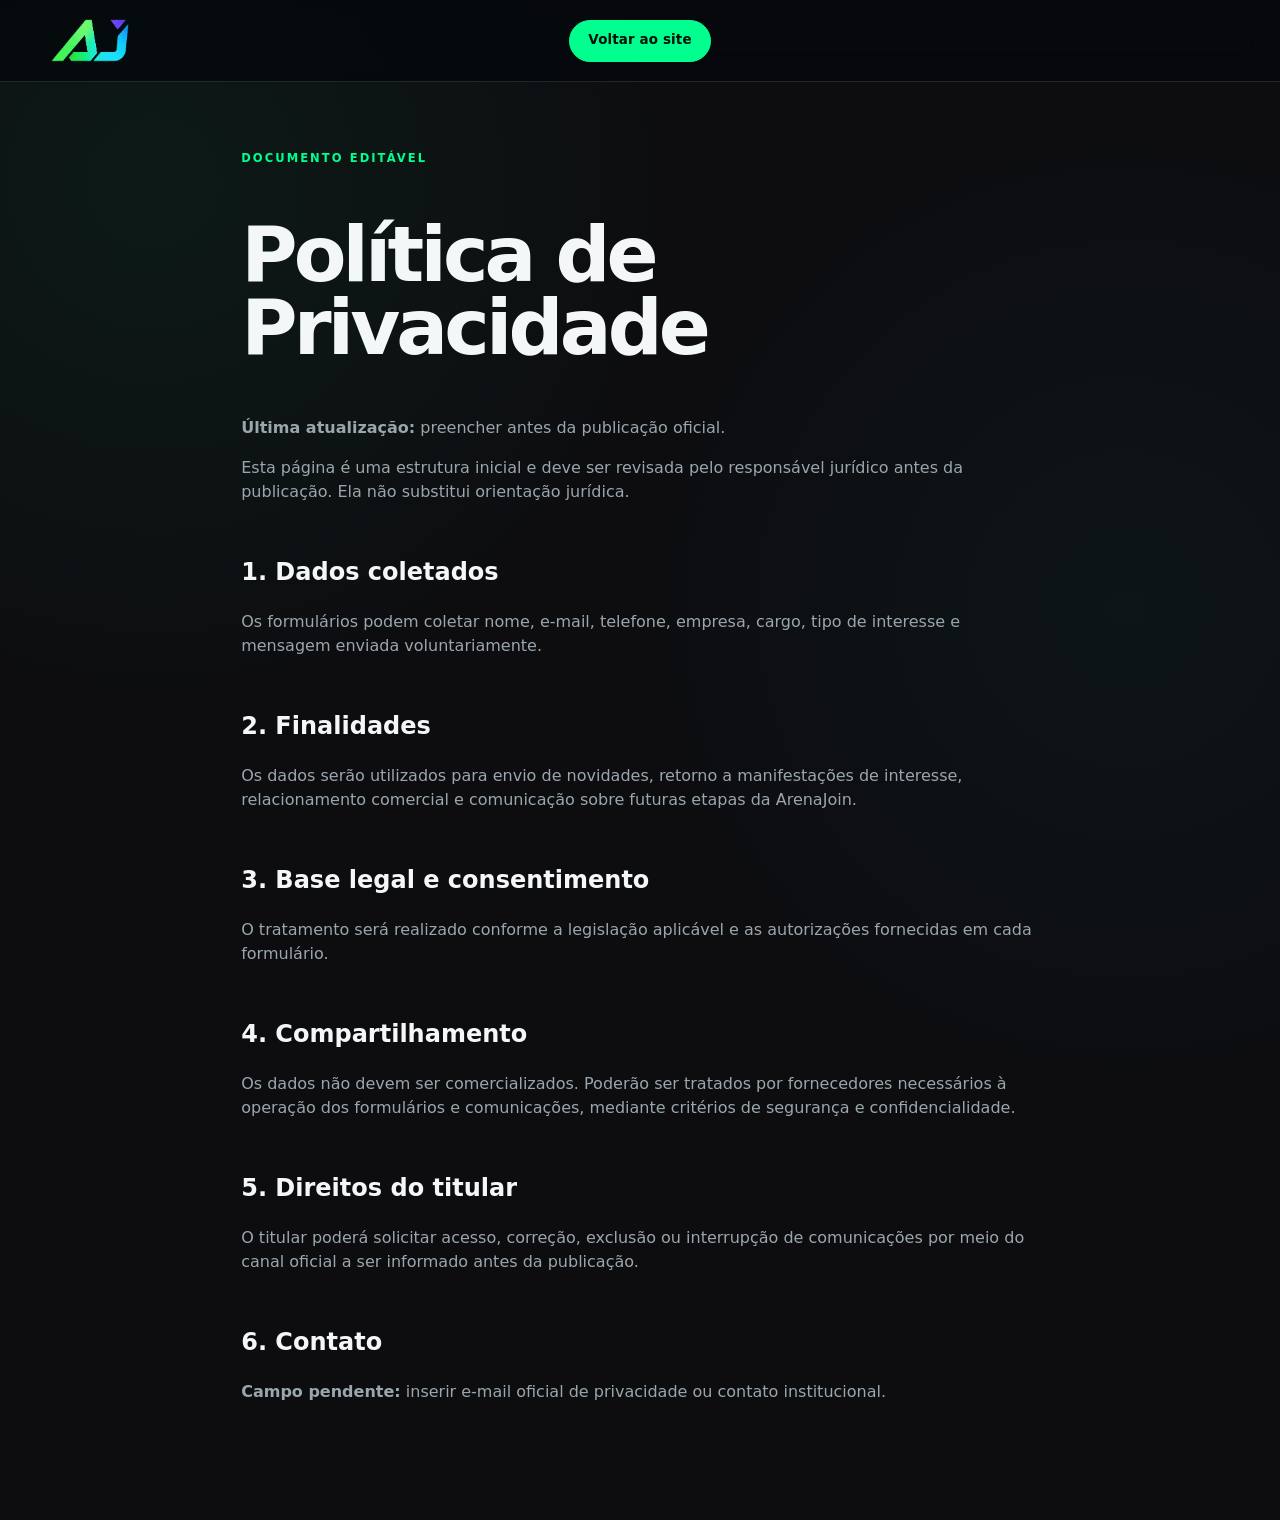
==== privacidade.html @ 499eef9b "Add files via upload" ====
<!doctype html><html lang="pt-BR"><head><meta charset="utf-8"><meta name="viewport" content="width=device-width,initial-scale=1"><meta name="theme-color" content="#05070b"><title>Política de Privacidade | ArenaJoin</title><meta name="robots" content="noindex,follow"><link rel="icon" href="assets/favicon.svg"><link rel="stylesheet" href="styles.css"></head><body><header class="site-header is-scrolled"><a class="brand" href="index.html"><img src="assets/simbolo-aj-transparent.png" alt="ArenaJoin"></a><a class="button button--compact header-cta" href="index.html">Voltar ao site</a></header><main class="legal-page"><span class="section-index">DOCUMENTO EDITÁVEL</span><h1>Política de Privacidade</h1><p><strong>Última atualização:</strong> preencher antes da publicação oficial.</p><p>Esta página é uma estrutura inicial e deve ser revisada pelo responsável jurídico antes da publicação. Ela não substitui orientação jurídica.</p><h2>1. Dados coletados</h2><p>Os formulários podem coletar nome, e-mail, telefone, empresa, cargo, tipo de interesse e mensagem enviada voluntariamente.</p><h2>2. Finalidades</h2><p>Os dados serão utilizados para envio de novidades, retorno a manifestações de interesse, relacionamento comercial e comunicação sobre futuras etapas da ArenaJoin.</p><h2>3. Base legal e consentimento</h2><p>O tratamento será realizado conforme a legislação aplicável e as autorizações fornecidas em cada formulário.</p><h2>4. Compartilhamento</h2><p>Os dados não devem ser comercializados. Poderão ser tratados por fornecedores necessários à operação dos formulários e comunicações, mediante critérios de segurança e confidencialidade.</p><h2>5. Direitos do titular</h2><p>O titular poderá solicitar acesso, correção, exclusão ou interrupção de comunicações por meio do canal oficial a ser informado antes da publicação.</p><h2>6. Contato</h2><p><strong>Campo pendente:</strong> inserir e-mail oficial de privacidade ou contato institucional.</p></main></body></html>
---- styles.css ----
:root {
  --bg: #0D0D10;
  --bg-soft: #111217;
  --panel: #1A1A1E;
  --panel-2: #202127;
  --text: #f4f7f8;
  --muted: #9aa6ae;
  --line: rgba(255, 255, 255, 0.12);
  --line-strong: rgba(255, 255, 255, 0.22);
  --green: #00FF8F;
  --cyan: #00E5FF;
  --purple: #7B3CFF;
  --max: 1440px;
  --pad: clamp(20px, 4vw, 64px);
  --radius: 18px;
  --header: 82px;
  --ease: cubic-bezier(.2,.75,.2,1);
}

* { box-sizing: border-box; }
html { scroll-behavior: smooth; background: var(--bg); }
html.no-js .reveal { opacity: 1; transform: none; }
body {
  margin: 0;
  min-width: 320px;
  color: var(--text);
  background:
    radial-gradient(circle at 12% 12%, rgba(0,255,143,.055), transparent 30%),
    radial-gradient(circle at 88% 40%, rgba(0,229,255,.035), transparent 34%),
    var(--bg);
  font-family: Inter, ui-sans-serif, system-ui, -apple-system, BlinkMacSystemFont, "Segoe UI", sans-serif;
  line-height: 1.5;
  overflow-x: hidden;
}
body.menu-open { overflow: hidden; }
img, video { display: block; max-width: 100%; }
a { color: inherit; text-decoration: none; }
button, input, select, textarea { font: inherit; }
button { color: inherit; }
::selection { background: var(--green); color: #021108; }

.sr-only {
  position: absolute !important;
  width: 1px; height: 1px;
  padding: 0; margin: -1px;
  overflow: hidden; clip: rect(0,0,0,0);
  white-space: nowrap; border: 0;
}
.skip-link {
  position: fixed; left: 16px; top: 12px; z-index: 1000;
  padding: 12px 16px; background: var(--green); color: #021108;
  transform: translateY(-160%); transition: transform .2s;
  font-weight: 800;
}
.skip-link:focus { transform: translateY(0); }

.site-grain {
  position: fixed; inset: 0; z-index: 999; pointer-events: none; opacity: .035;
  background-image: url("data:image/svg+xml,%3Csvg viewBox='0 0 180 180' xmlns='http://www.w3.org/2000/svg'%3E%3Cfilter id='n'%3E%3CfeTurbulence type='fractalNoise' baseFrequency='.72' numOctaves='3' stitchTiles='stitch'/%3E%3C/filter%3E%3Crect width='100%25' height='100%25' filter='url(%23n)' opacity='.85'/%3E%3C/svg%3E");
  mix-blend-mode: soft-light;
}
.page-progress { position: fixed; top: 0; left: 0; z-index: 1001; width: 100%; height: 2px; background: transparent; }
.page-progress span { display: block; width: 0; height: 100%; background: linear-gradient(90deg, var(--green), var(--cyan)); box-shadow: 0 0 18px rgba(0,255,143,.5); }
.cursor-light {
  position: fixed; z-index: 998; width: 420px; height: 420px; border-radius: 50%; pointer-events: none;
  left: 0; top: 0; transform: translate(-50%, -50%); opacity: .12;
  background: radial-gradient(circle, rgba(0,255,143,.25), rgba(0,229,255,.08) 35%, transparent 68%);
  filter: blur(14px);
}

.site-header {
  position: fixed; z-index: 900; left: 0; top: 0; width: 100%; height: var(--header);
  display: grid; grid-template-columns: 1fr auto 1fr; align-items: center; gap: 28px;
  padding: 0 var(--pad); border-bottom: 1px solid transparent;
  transition: background .3s, border-color .3s, backdrop-filter .3s;
}
.site-header.is-scrolled {
  background: rgba(5,7,11,.76); border-color: var(--line); backdrop-filter: blur(18px) saturate(140%);
}
.brand { display: inline-flex; width: fit-content; align-items: center; }
.brand img { width: 184px; height: 72px; object-fit: contain; object-position: left center; }
.main-nav { display: flex; align-items: center; gap: 26px; }
.main-nav a { color: #c8d0d5; font-size: .82rem; font-weight: 700; letter-spacing: .06em; text-transform: uppercase; transition: color .2s; }
.main-nav a:hover, .main-nav a:focus-visible { color: var(--green); }
.header-cta { justify-self: end; }
.menu-toggle { display: none; border: 0; background: transparent; width: 46px; height: 46px; cursor: pointer; }
.menu-toggle i { display: block; width: 24px; height: 1px; margin: 6px auto; background: #fff; transition: transform .25s, opacity .25s; }

.button {
  --button-bg: var(--green);
  display: inline-flex; align-items: center; justify-content: center; gap: 18px;
  min-height: 54px; padding: 0 24px; border: 1px solid var(--button-bg); border-radius: 999px;
  background: var(--button-bg); color: #021108; font-weight: 850; letter-spacing: .01em;
  cursor: pointer; transition: transform .22s var(--ease), box-shadow .22s, background .22s, color .22s;
}
.button:hover { transform: translateY(-2px); box-shadow: 0 12px 32px rgba(0,255,143,.16); }
.button:focus-visible, a:focus-visible, summary:focus-visible, input:focus-visible, select:focus-visible, textarea:focus-visible, button:focus-visible {
  outline: 3px solid var(--cyan); outline-offset: 3px;
}
.button--ghost { --button-bg: transparent; color: var(--text); border-color: rgba(255,255,255,.35); background: rgba(5,7,11,.3); backdrop-filter: blur(8px); }
.button--ghost:hover { border-color: var(--cyan); color: var(--cyan); box-shadow: none; }
.button--compact { min-height: 42px; padding: 0 18px; font-size: .84rem; }

.section { position: relative; width: min(100%, var(--max)); margin: 0 auto; padding: clamp(88px, 11vw, 170px) var(--pad); }
.section--bleed { width: 100%; max-width: none; }
.section-index { display: block; margin-bottom: 30px; color: var(--green); font-size: .72rem; font-weight: 800; letter-spacing: .18em; text-transform: uppercase; }
.display-title {
  margin: 0; max-width: 1050px; font-size: clamp(2.5rem, 6vw, 6.7rem); line-height: .94;
  letter-spacing: -.055em; font-weight: 900; text-wrap: balance;
}
.section-heading { display: grid; grid-template-columns: minmax(0, 1.5fr) minmax(250px, .5fr); gap: clamp(36px, 8vw, 120px); align-items: end; margin-bottom: 72px; }
.section-heading p { margin: 0; color: var(--muted); font-size: clamp(1rem, 1.3vw, 1.18rem); }
.reveal { opacity: 0; transform: translateY(30px); transition: opacity .75s var(--ease), transform .75s var(--ease); }
.reveal.is-visible { opacity: 1; transform: none; }

.hero { position: relative; min-height: 100svh; overflow: hidden; display: grid; align-items: end; padding: calc(var(--header) + 54px) var(--pad) 66px; isolation: isolate; }
.hero-media, .hero-shade, .hero-lines, .hero-fallback { position: absolute; inset: 0; }
.hero-media { z-index: -3; background: #030508; }
.hero-video { width: 100%; height: 100%; object-fit: cover; opacity: .56; filter: saturate(.8) contrast(1.15); }
.hero-media.media-missing .hero-video { display: none; }
.hero-fallback {
  background:
    linear-gradient(100deg, rgba(5,7,11,.96) 0%, rgba(5,7,11,.72) 42%, rgba(5,7,11,.18) 72%, rgba(5,7,11,.75) 100%),
    url('assets/hero-poster.svg') center/cover no-repeat;
}
.hero-shade { background: linear-gradient(180deg, rgba(5,7,11,.15) 0%, rgba(5,7,11,.15) 55%, rgba(5,7,11,.95) 100%); }
.hero-lines {
  opacity: .24;
  background-image: linear-gradient(rgba(255,255,255,.035) 1px, transparent 1px), linear-gradient(90deg, rgba(255,255,255,.035) 1px, transparent 1px);
  background-size: 64px 64px;
  mask-image: linear-gradient(to right, transparent, #000 32%, #000 100%);
}
.hero-content { position: relative; width: min(100%, 1040px); z-index: 2; }
.eyebrow { display: flex; align-items: center; gap: 12px; margin: 0 0 24px; color: #d8e0e4; font-size: .79rem; font-weight: 700; letter-spacing: .12em; text-transform: uppercase; }
.eyebrow span { color: var(--green); }
.hero-title { margin: 0; display: grid; }
.hero-name { font-size: clamp(3.2rem, 10.8vw, 10.5rem); line-height: .78; letter-spacing: -.075em; font-weight: 950; text-transform: uppercase; }
.hero-claim { margin-top: 18px; color: var(--green); font-size: clamp(3rem, 8vw, 8.6rem); line-height: .82; letter-spacing: -.07em; font-weight: 950; font-style: italic; text-transform: uppercase; }
.hero-lead { max-width: 720px; margin: 36px 0 0; color: #e2e8eb; font-size: clamp(1.08rem, 1.7vw, 1.42rem); line-height: 1.45; }
.hero-actions { display: flex; gap: 12px; flex-wrap: wrap; margin-top: 32px; }
.status-note { display: flex; align-items: center; gap: 10px; margin: 26px 0 0; color: #aab6bd; font-size: .83rem; }
.status-note i { width: 8px; height: 8px; border-radius: 50%; background: var(--green); box-shadow: 0 0 16px rgba(0,255,143,.8); }
.hero-ui { position: absolute; z-index: 2; right: var(--pad); top: calc(var(--header) + 34px); display: grid; gap: 9px; justify-items: end; color: rgba(255,255,255,.56); font: 700 .65rem/1 ui-monospace, SFMono-Regular, Menlo, monospace; letter-spacing: .15em; }
.scroll-cue { position: absolute; right: var(--pad); bottom: 68px; display: flex; align-items: center; gap: 16px; color: #c7d0d5; font-size: .72rem; letter-spacing: .14em; text-transform: uppercase; }
.scroll-cue i { position: relative; width: 70px; height: 1px; background: rgba(255,255,255,.35); overflow: hidden; }
.scroll-cue i::after { content: ""; position: absolute; inset: 0; background: var(--green); transform: translateX(-100%); animation: scrollLine 2s infinite; }
@keyframes scrollLine { 50%,100% { transform: translateX(100%); } }
.sound-control { position: absolute; right: var(--pad); bottom: 118px; display: flex; gap: 10px; align-items: center; border: 0; background: transparent; color: #fff; cursor: pointer; }
.sound-bars { display: flex; align-items: end; gap: 2px; height: 14px; }
.sound-bars i { width: 2px; background: var(--green); animation: bars .7s infinite alternate; }
.sound-bars i:nth-child(1){height: 5px}.sound-bars i:nth-child(2){height: 12px;animation-delay:.2s}.sound-bars i:nth-child(3){height:8px;animation-delay:.35s}
.sound-control[aria-pressed="false"] .sound-bars i { animation-play-state: paused; height: 3px; }
@keyframes bars { to { height: 14px; } }

.manifesto { padding-bottom: 0; }
.manifesto-grid { display: grid; grid-template-columns: minmax(0, 1.25fr) minmax(300px, .75fr); gap: clamp(50px, 10vw, 150px); align-items: start; }
.manifesto-copy { padding-top: 20px; color: var(--muted); font-size: 1.08rem; }
.manifesto-copy .lead { color: #fff; font-size: clamp(1.5rem, 2.4vw, 2.4rem); line-height: 1.2; }
.kinetic-band { display: flex; width: 100vw; margin-left: calc(50% - 50vw); margin-top: 120px; overflow: hidden; border-block: 1px solid var(--line); color: rgba(255,255,255,.9); background: #080c11; }
.kinetic-band div { flex: 0 0 auto; padding: 22px 0; font-size: clamp(1rem, 2vw, 1.8rem); font-weight: 900; letter-spacing: .08em; white-space: nowrap; animation: ticker 28s linear infinite; }
@keyframes ticker { to { transform: translateX(-100%); } }

.universe-grid { display: grid; grid-template-columns: repeat(4, 1fr); gap: 1px; background: var(--line); border: 1px solid var(--line); }
.universe-card { position: relative; min-height: 330px; padding: 28px; background: var(--panel); overflow: hidden; transition: background .3s, transform .3s var(--ease); }
.universe-card:nth-child(1), .universe-card:nth-child(6), .universe-card:nth-child(9) { grid-column: span 2; }
.universe-card:hover { z-index: 2; transform: translateY(-5px); background: var(--panel-2); }
.universe-card::after { content: ""; position: absolute; inset: auto -30% -70% -30%; height: 80%; opacity: 0; filter: blur(36px); transition: opacity .3s; }
.universe-card:hover::after { opacity: .18; }
.universe-card[data-accent="green"]::after { background: var(--green); }
.universe-card[data-accent="cyan"]::after { background: var(--cyan); }
.universe-card[data-accent="purple"]::after { background: var(--purple); }
.universe-card[data-accent="white"]::after { background: white; }
.card-code { color: var(--muted); font: 700 .68rem/1 ui-monospace, monospace; letter-spacing: .13em; }
.card-mark { position: absolute; right: 24px; top: 24px; color: rgba(255,255,255,.26); font: 900 1.4rem/1 ui-monospace, monospace; font-style: normal; }
.universe-card h3 { position: relative; z-index: 1; margin: 125px 0 12px; font-size: clamp(1.5rem, 2vw, 2.35rem); line-height: 1; letter-spacing: -.04em; }
.universe-card p { position: relative; z-index: 1; max-width: 440px; margin: 0; color: var(--muted); }

.participation { display: grid; grid-template-columns: minmax(0, 1.15fr) minmax(360px, .85fr); min-height: 850px; padding: 0; background: #080c11; border-block: 1px solid var(--line); }
.experience-media { position: relative; min-height: 720px; overflow: hidden; background: #020406; }
.experience-media video { width: 100%; height: 100%; object-fit: cover; opacity: .68; }
.experience-media.media-missing video { display: none; }
.experience-media small { position: absolute; left: 22px; bottom: 18px; padding: 7px 10px; background: rgba(5,7,11,.7); color: #c0c9ce; font-size: .67rem; letter-spacing: .09em; text-transform: uppercase; }
.experience-fallback { position: absolute; inset: 0; background: url('assets/experience-poster.svg') center/cover no-repeat; }
.frame-corner { position: absolute; width: 64px; height: 64px; border-color: rgba(0,255,143,.55); border-style: solid; }
.corner-a{left:7%;top:7%;border-width:1px 0 0 1px}.corner-b{right:7%;top:7%;border-width:1px 1px 0 0}.corner-c{left:7%;bottom:7%;border-width:0 0 1px 1px}.corner-d{right:7%;bottom:7%;border-width:0 1px 1px 0}
.experience-orbit { position: absolute; width: 38vw; height: 38vw; max-width: 520px; max-height: 520px; border: 1px solid rgba(0,229,255,.35); border-radius: 50%; left: 50%; top: 46%; transform: translate(-50%,-50%); box-shadow: 0 0 70px rgba(0,229,255,.08), inset 0 0 60px rgba(0,255,143,.05); }
.experience-orbit::before, .experience-orbit::after { content: ""; position: absolute; border-radius: 50%; border: 1px dashed rgba(255,255,255,.18); inset: 11%; animation: rotate 24s linear infinite; }
.experience-orbit::after { inset: 27%; border-style: solid; border-color: rgba(120,60,255,.36); animation-direction: reverse; animation-duration: 16s; }
@keyframes rotate { to { transform: rotate(360deg); } }
.experience-people { position: absolute; left: 50%; bottom: 11%; display: flex; align-items: end; gap: 20px; transform: translateX(-50%); }
.experience-people i { position: relative; display: block; width: 42px; height: 140px; border-radius: 30px 30px 8px 8px; background: linear-gradient(180deg, #27323a, #090c10); box-shadow: 0 12px 24px rgba(0,0,0,.6); }
.experience-people i::before { content: ""; position: absolute; width: 38px; height: 38px; border-radius: 50%; left: 2px; top: -30px; background: #27323a; }
.experience-people i:nth-child(2){height:170px}.experience-people i:nth-child(3){height:120px}.experience-people i:nth-child(4){height:155px}
.experience-tag { position: absolute; padding: 7px 10px; border: 1px solid rgba(255,255,255,.16); color: #dce3e6; background: rgba(6,9,13,.66); backdrop-filter: blur(10px); font: 700 .65rem/1 ui-monospace, monospace; letter-spacing: .12em; }
.tag-a{left:11%;top:25%}.tag-b{right:10%;top:35%}.tag-c{left:20%;bottom:28%}
.experience-copy { display: flex; flex-direction: column; justify-content: center; padding: clamp(70px, 8vw, 130px) var(--pad); }
.experience-copy .display-title { font-size: clamp(2.8rem, 5vw, 5.6rem); }
.experience-copy p { max-width: 650px; margin: 32px 0 0; color: var(--muted); font-size: 1.12rem; }
.action-list { display: flex; flex-wrap: wrap; gap: 10px; padding: 0; margin: 40px 0 0; list-style: none; }
.action-list li { padding: 9px 14px; border: 1px solid var(--line); border-radius: 999px; color: #d8e1e5; font-size: .78rem; font-weight: 700; text-transform: uppercase; letter-spacing: .08em; }

.wayfinding-board { border: 1px solid var(--line-strong); background: #0a0f14; box-shadow: 0 40px 100px rgba(0,0,0,.25); }
.board-head, .board-foot { display: flex; justify-content: space-between; gap: 20px; padding: 18px 22px; color: var(--muted); font: 700 .68rem/1 ui-monospace, monospace; letter-spacing: .13em; text-transform: uppercase; }
.board-head { border-bottom: 1px solid var(--line); }
.board-foot { border-top: 1px solid var(--line); }
.board-list > div { display: grid; grid-template-columns: 60px 1fr 1fr 40px; align-items: center; gap: 18px; min-height: 88px; padding: 0 22px; border-bottom: 1px solid var(--line); transition: background .2s; }
.board-list > div:last-child { border-bottom: 0; }
.board-list > div:hover { background: rgba(0,255,143,.035); }
.board-list em { color: var(--green); font: 800 .78rem/1 ui-monospace, monospace; font-style: normal; }
.board-list b { font-size: clamp(1.05rem, 1.6vw, 1.5rem); }
.board-list span { color: var(--muted); }
.board-list i { color: var(--cyan); font-style: normal; font-size: 1.4rem; }

.culture { overflow: hidden; }
.culture::before { content: ""; position: absolute; width: 48vw; height: 48vw; left: -25vw; top: 20%; border-radius: 50%; background: rgba(120,60,255,.08); filter: blur(70px); }
.culture-grid { position: relative; display: grid; grid-template-columns: minmax(0, 1fr) minmax(360px, .78fr); gap: clamp(50px, 9vw, 130px); align-items: center; }
.culture-copy .display-title { font-size: clamp(2.8rem, 5.2vw, 5.8rem); }
.culture-copy p { max-width: 700px; color: var(--muted); }
.culture-copy .lead { color: #fff; font-size: clamp(1.4rem, 2.3vw, 2.2rem); }
.provisional-tag { display: inline-flex; margin-top: 24px; padding: 8px 12px; border: 1px solid rgba(0,255,143,.35); color: var(--green); font-size: .73rem; font-weight: 800; letter-spacing: .08em; text-transform: uppercase; }
.culture-cards { display: grid; gap: 22px; min-height: 0; }
.physical-card { position: relative; width: 100%; min-height: 330px; padding: 34px; border: 1px solid var(--line-strong); background: #1A1A1E; box-shadow: 0 24px 60px rgba(0,0,0,.28); transform: none; }
.physical-card::before { content: ""; position: absolute; inset: 13px; border: 1px solid rgba(255,255,255,.05); pointer-events: none; }
.physical-card--secondary { min-height: 300px; background: #101513; transform: none; }
.physical-label { color: var(--green); font: 800 .68rem/1 ui-monospace, monospace; letter-spacing: .12em; }
.physical-card h3 { margin: 80px 0 18px; font-size: clamp(1.8rem, 3vw, 3rem); line-height: 1; letter-spacing: -.04em; }
.physical-card p, .physical-card small { color: var(--muted); }
.physical-card ul { display: grid; grid-template-columns: 1fr 1fr; gap: 14px; margin: 52px 0 32px; padding: 0; list-style: none; }
.physical-card li { padding-bottom: 10px; border-bottom: 1px solid rgba(255,255,255,.12); }
.card-barcode { position: absolute; left: 34px; bottom: 32px; width: 160px; height: 34px; opacity: .7; background: repeating-linear-gradient(90deg, #fff 0 2px, transparent 2px 5px, #fff 5px 6px, transparent 6px 10px); }

.impact { border-top: 1px solid var(--line); }
.impact-intro { display: grid; grid-template-columns: 1.2fr .6fr; align-items: end; gap: 70px; margin-bottom: 80px; }
.impact-intro p { color: var(--muted); font-size: 1.08rem; }
.impact-grid { display: grid; grid-template-columns: repeat(4, 1fr); border: 1px solid var(--line); }
.impact-item { min-height: 300px; padding: 28px; border-right: 1px solid var(--line); }
.impact-item:last-child { border-right: 0; }
.impact-item span { color: var(--green); font: 800 .74rem/1 ui-monospace, monospace; }
.impact-item h3 { margin: 120px 0 12px; font-size: 1.45rem; }
.impact-item p { margin: 0; color: var(--muted); }

.partners { display: grid; grid-template-columns: minmax(0, .85fr) minmax(520px, 1.15fr); min-height: 880px; padding: 0; border-block: 1px solid var(--line); background: #080c11; }
.partner-copy { display: flex; flex-direction: column; justify-content: center; padding: clamp(80px, 9vw, 145px) var(--pad); }
.partner-copy .display-title { font-size: clamp(2.8rem, 5vw, 5.7rem); }
.partner-copy p { max-width: 700px; color: var(--muted); font-size: 1.08rem; }
.partner-copy .button { align-self: flex-start; margin-top: 24px; }
.partner-copy small { margin-top: 18px; color: #77858d; }
.partner-visual { position: relative; min-height: 760px; overflow: hidden; display: grid; grid-template-columns: 1fr 1fr; align-items: center; gap: 34px; padding: clamp(44px, 7vw, 90px); background: radial-gradient(circle at 50% 45%, rgba(0,229,255,.12), transparent 35%), linear-gradient(145deg, #0c1218, #05080b); }
.partner-visual::before { content: ""; position: absolute; inset: 0; background-image: linear-gradient(rgba(255,255,255,.035) 1px, transparent 1px), linear-gradient(90deg, rgba(255,255,255,.035) 1px, transparent 1px); background-size: 52px 52px; }
.credential-mock { position: relative; z-index: 3; width: min(100%, 290px); transform: none; }
.credential-lanyard { height: 230px; width: 42px; margin: 0 auto -5px; padding: 10px 11px; overflow: hidden; background: var(--green); color: #021108; writing-mode: vertical-rl; font-size: .66rem; font-weight: 900; letter-spacing: .15em; }
.credential-card { position: relative; height: 410px; padding: 28px; background: #0c1218; border: 1px solid rgba(255,255,255,.26); box-shadow: 0 30px 90px rgba(0,0,0,.55); }
.credential-card::before { content: ""; position: absolute; inset: 12px; border: 1px solid rgba(0,255,143,.18); }
.credential-card span, .credential-card small { position: relative; z-index: 1; color: var(--green); font: 800 .67rem/1 ui-monospace, monospace; letter-spacing: .14em; }
.credential-card b { position: relative; z-index: 1; display: block; margin-top: 110px; font-size: 2.7rem; line-height: .86; letter-spacing: -.06em; }
.credential-card i { position: relative; z-index: 1; display: block; width: 100%; height: 2px; margin: 30px 0; background: linear-gradient(90deg, var(--green), transparent); }
.signage-mock { position: relative; width: min(100%, 430px); padding: 26px; border: 1px solid rgba(255,255,255,.24); background: rgba(13,13,16,.92); backdrop-filter: blur(12px); box-shadow: 0 26px 80px rgba(0,0,0,.32); transform: none; }
.signage-mock span { color: var(--cyan); font: 800 .68rem/1 ui-monospace, monospace; letter-spacing: .12em; }
.signage-mock b { display: block; margin-top: 65px; font-size: clamp(2.1rem, 4vw, 4.4rem); line-height: .86; letter-spacing: -.06em; }
.signage-mock i { display: block; margin-top: 30px; color: var(--green); font-size: 3rem; font-style: normal; }
.screen-mock { position: absolute; right: 10%; bottom: 7%; width: min(58%, 500px); height: 250px; padding: 22px; border: 7px solid #11171d; background: #020405; box-shadow: 0 40px 100px rgba(0,0,0,.5); }
.screen-mock span, .screen-mock small { color: #97a4ac; font: 700 .64rem/1 ui-monospace, monospace; letter-spacing: .11em; }
.screen-wave { height: 135px; margin: 22px 0; background: url('assets/wave.svg') center/contain no-repeat; }

.participation-paths { display: grid; grid-template-columns: repeat(4, 1fr); gap: 1px; border: 1px solid var(--line); background: var(--line); }
.path-card { display: grid; grid-template-columns: 1fr auto; align-content: space-between; min-height: 210px; padding: 24px; border: 0; text-align: left; background: var(--panel); cursor: pointer; transition: background .25s, transform .25s; }
.path-card:hover { z-index: 2; background: #121a20; transform: translateY(-4px); }
.path-card span { grid-column: 1 / -1; color: var(--green); font: 800 .7rem/1 ui-monospace, monospace; }
.path-card b { align-self: end; font-size: 1.3rem; }
.path-card i { align-self: end; color: var(--cyan); font-style: normal; font-size: 1.25rem; }
.participate-note { margin: 24px 0 0; color: var(--muted); }

.newsletter { display: grid; grid-template-columns: minmax(0, .8fr) minmax(500px, 1.2fr); gap: clamp(50px, 10vw, 140px); align-items: start; border-top: 1px solid var(--line); }
.newsletter-copy { position: sticky; top: 130px; }
.newsletter-copy .display-title { font-size: clamp(2.8rem, 5vw, 5.6rem); }
.newsletter-copy p { color: var(--muted); font-size: 1.08rem; }
.lead-form, .partner-form { display: grid; gap: 20px; padding: clamp(26px, 4vw, 46px); border: 1px solid var(--line-strong); background: #0a0f14; }
.form-row { display: grid; grid-template-columns: 1fr 1fr; gap: 18px; }
label { display: grid; gap: 8px; color: #d7dfe3; font-size: .8rem; font-weight: 700; }
label span small { color: var(--muted); font-weight: 500; }
input, select, textarea { width: 100%; border: 1px solid rgba(255,255,255,.16); border-radius: 0; background: #070b0f; color: #fff; padding: 15px 16px; }
textarea { resize: vertical; }
input::placeholder, textarea::placeholder { color: #6e7a82; }
.checkbox-field { display: grid; grid-template-columns: 22px 1fr; align-items: start; gap: 10px; color: var(--muted); font-weight: 500; }
.checkbox-field input { width: 18px; height: 18px; margin: 2px 0 0; accent-color: var(--green); }
.honeypot { position: absolute; left: -10000px; }
.form-status { min-height: 24px; margin: 0; color: var(--muted); }
.form-status.is-success { color: var(--green); }
.form-status.is-error { color: #ff8f8f; }

.faq-list { border-top: 1px solid var(--line); }
details { border-bottom: 1px solid var(--line); }
summary { display: grid; grid-template-columns: 1fr auto; align-items: center; gap: 20px; padding: 28px 0; cursor: pointer; list-style: none; font-size: clamp(1.1rem, 2vw, 1.55rem); font-weight: 750; }
summary::-webkit-details-marker { display: none; }
summary::after { content: "+"; color: var(--green); font-size: 1.7rem; font-weight: 400; transition: transform .2s; }
details[open] summary::after { transform: rotate(45deg); }
details p { max-width: 850px; margin: 0; padding: 0 0 30px; color: var(--muted); font-size: 1.05rem; }

.site-footer { display: grid; grid-template-columns: 1fr 1fr 1fr; gap: 50px; padding: 70px var(--pad) 30px; border-top: 1px solid var(--line); background: #030508; }
.footer-brand img { width: 190px; }
.footer-brand p { color: var(--green); font-weight: 800; text-transform: uppercase; font-style: italic; }
.footer-info { display: grid; align-content: start; gap: 8px; color: var(--muted); }
.footer-info strong { color: #fff; }
.footer-links { display: grid; justify-content: end; gap: 9px; }
.footer-links a { color: var(--muted); }
.footer-links a:hover { color: var(--green); }
.footer-bottom { grid-column: 1 / -1; display: flex; justify-content: space-between; align-items: end; gap: 30px; padding-top: 50px; border-top: 1px solid var(--line); }
.footer-bottom p { margin: 0; font-size: clamp(1.2rem, 2.2vw, 2rem); font-weight: 800; }
.footer-bottom small { color: #77838a; }

.partner-dialog { width: min(940px, calc(100% - 28px)); max-height: calc(100svh - 28px); padding: 0; border: 1px solid var(--line-strong); background: #080d12; color: var(--text); }
.partner-dialog::backdrop { background: rgba(0,0,0,.78); backdrop-filter: blur(10px); }
.dialog-shell { position: relative; padding: clamp(28px, 5vw, 60px); }
.dialog-shell h2 { margin: 0 0 12px; font-size: clamp(2rem, 4vw, 4.4rem); line-height: .95; letter-spacing: -.05em; }
.dialog-shell > p { color: var(--muted); }
.dialog-close { position: absolute; right: 16px; top: 12px; width: 44px; height: 44px; border: 0; background: transparent; color: #fff; font-size: 2rem; cursor: pointer; }
.partner-form { margin-top: 32px; padding: 0; border: 0; background: transparent; }

.legal-page { max-width: 900px; margin: 0 auto; padding: 150px var(--pad) 100px; }
.legal-page h1 { font-size: clamp(2.6rem, 6vw, 5rem); line-height: .95; letter-spacing: -.05em; }
.legal-page h2 { margin-top: 50px; }
.legal-page p, .legal-page li { color: var(--muted); }

@media (max-width: 1180px) {
  .universe-grid { grid-template-columns: repeat(3, 1fr); }
  .universe-card:nth-child(1), .universe-card:nth-child(6), .universe-card:nth-child(9) { grid-column: span 1; }
  .participation, .partners { grid-template-columns: 1fr 1fr; }
  .impact-grid { grid-template-columns: repeat(2, 1fr); }
  .impact-item:nth-child(2) { border-right: 0; }
  .impact-item:nth-child(-n+2) { border-bottom: 1px solid var(--line); }
  .participation-paths { grid-template-columns: repeat(3, 1fr); }
}

@media (max-width: 940px) {
  :root { --header: 72px; }
  .site-header { grid-template-columns: 1fr auto; }
  .header-cta { display: none; }
  .menu-toggle { display: block; justify-self: end; }
  .main-nav { position: fixed; inset: var(--header) 0 0; display: flex; flex-direction: column; align-items: flex-start; gap: 0; padding: 24px var(--pad); background: rgba(5,7,11,.98); transform: translateX(100%); visibility: hidden; transition: transform .3s var(--ease), visibility .3s; }
  .main-nav.is-open { transform: none; visibility: visible; }
  .main-nav a { width: 100%; padding: 22px 0; border-bottom: 1px solid var(--line); font-size: 1.1rem; }
  .menu-toggle[aria-expanded="true"] i:first-of-type { transform: translateY(3.5px) rotate(45deg); }
  .menu-toggle[aria-expanded="true"] i:last-of-type { transform: translateY(-3.5px) rotate(-45deg); }
  .hero-ui { display: none; }
  .manifesto-grid, .section-heading, .impact-intro, .culture-grid, .newsletter { grid-template-columns: 1fr; }
  .manifesto-copy { max-width: 760px; }
  .universe-grid { grid-template-columns: repeat(2, 1fr); }
  .participation, .partners { grid-template-columns: 1fr; }
  .experience-media, .partner-visual { min-height: 650px; }
  .experience-copy { order: -1; }
  .culture-cards { margin-top: 30px; }
  .newsletter-copy { position: static; }
  .participation-paths { grid-template-columns: repeat(2, 1fr); }
  .site-footer { grid-template-columns: 1fr 1fr; }
  .footer-links { justify-content: start; }
}

@media (max-width: 640px) {
  :root { --pad: 20px; }
  .cursor-light { display: none; }
  .brand img { width: 150px; }
  .hero { min-height: 860px; padding-bottom: 38px; align-items: center; }
  .hero-content { padding-top: 90px; }
  .hero-name { font-size: clamp(3.25rem, 18vw, 5.4rem); }
  .hero-claim { font-size: clamp(3rem, 16vw, 5rem); }
  .eyebrow { align-items: flex-start; flex-wrap: wrap; line-height: 1.5; }
  .hero-actions { display: grid; width: 100%; }
  .hero-actions .button { width: 100%; }
  .scroll-cue, .sound-control { display: none !important; }
  .section { padding-top: 86px; padding-bottom: 86px; }
  .section-heading { margin-bottom: 45px; }
  .display-title { font-size: clamp(2.55rem, 14vw, 4.4rem); }
  .kinetic-band { margin-top: 80px; }
  .universe-grid { grid-template-columns: 1fr; }
  .universe-card { min-height: 280px; }
  .universe-card h3 { margin-top: 95px; }
  .experience-media, .partner-visual { min-height: 540px; }
  .experience-orbit { width: 80vw; height: 80vw; }
  .experience-people { gap: 11px; }
  .experience-people i { width: 30px; height: 105px; }
  .experience-people i::before { width: 28px; height: 28px; top: -22px; }
  .experience-people i:nth-child(2){height:130px}.experience-people i:nth-child(3){height:90px}.experience-people i:nth-child(4){height:115px}
  .board-head { display: grid; }
  .board-list > div { grid-template-columns: 38px 1fr 24px; min-height: 92px; gap: 10px; padding: 12px 14px; }
  .board-list span { grid-column: 2 / 3; font-size: .82rem; }
  .board-list i { grid-column: 3; grid-row: 1 / 3; }
  .culture-cards { min-height: 0; }
  .physical-card { width: 100%; padding: 26px; }
  .physical-card--secondary { min-height: 280px; }
  .physical-card ul { grid-template-columns: 1fr; margin-top: 36px; }
  .impact-grid { grid-template-columns: 1fr; }
  .impact-item { min-height: 250px; border-right: 0; border-bottom: 1px solid var(--line); }
  .impact-item:last-child { border-bottom: 0; }
  .impact-item h3 { margin-top: 78px; }
  .credential-mock { width: 220px; margin: 0 auto; }
  .credential-lanyard { height: 150px; }
  .credential-card { height: 310px; }
  .credential-card b { margin-top: 70px; font-size: 2rem; }
  .signage-mock { width: 100%; }
  .screen-mock { right: 3%; width: 78%; height: 190px; }
  .screen-wave { height: 90px; }
  .participation-paths { grid-template-columns: 1fr; }
  .path-card { min-height: 155px; }
  .form-row { grid-template-columns: 1fr; }
  .lead-form, .partner-form { padding: 22px; }
  .site-footer { grid-template-columns: 1fr; }
  .footer-bottom { display: grid; }
}

@media (prefers-reduced-motion: reduce) {
  html { scroll-behavior: auto; }
  *, *::before, *::after { animation-duration: .001ms !important; animation-iteration-count: 1 !important; transition-duration: .001ms !important; }
  .hero-video, .experience-media video { display: none !important; }
  .reveal { opacity: 1; transform: none; }
  .cursor-light { display: none; }
}

/* ===== Núcleo Audiovisual ===== */
.audiovisual {
  overflow: hidden;
  isolation: isolate;
}
.audiovisual::before {
  content: "";
  position: absolute;
  z-index: -1;
  width: 78vw;
  height: 78vw;
  max-width: 1180px;
  max-height: 1180px;
  right: -42vw;
  top: 4%;
  border-radius: 50%;
  background:
    radial-gradient(circle, rgba(0,229,255,.12), transparent 34%),
    radial-gradient(circle at 38% 58%, rgba(120,60,255,.12), transparent 46%);
  filter: blur(28px);
}
.av-feature {
  display: grid;
  grid-template-columns: minmax(0, 1.28fr) minmax(340px, .72fr);
  border: 1px solid var(--line-strong);
  background: #070b10;
  box-shadow: 0 42px 110px rgba(0,0,0,.32);
}
.av-stage {
  position: relative;
  min-width: 0;
  padding: clamp(18px, 2.4vw, 32px);
  border-right: 1px solid var(--line);
  background:
    linear-gradient(135deg, rgba(0,255,143,.035), transparent 36%),
    #030609;
}
.av-stage > small {
  display: block;
  margin-top: 12px;
  color: #7f8b92;
  font-size: .66rem;
  letter-spacing: .1em;
  text-transform: uppercase;
}
.av-monitor {
  overflow: hidden;
  border: 1px solid rgba(255,255,255,.18);
  background: #05080c;
  box-shadow: inset 0 0 0 8px rgba(255,255,255,.012), 0 30px 80px rgba(0,0,0,.4);
}
.av-monitor-head {
  display: grid;
  grid-template-columns: 1fr auto auto;
  gap: 18px;
  padding: 13px 15px;
  border-bottom: 1px solid var(--line);
  color: #aeb9bf;
  font: 750 .62rem/1 ui-monospace, SFMono-Regular, Menlo, monospace;
  letter-spacing: .13em;
}
.av-monitor-head span:nth-child(2) { color: #ff7676; }
.av-monitor-head span:last-child { color: var(--green); }
.av-monitor-frame {
  position: relative;
  aspect-ratio: 16 / 9;
  overflow: hidden;
  background:
    linear-gradient(115deg, rgba(3,6,9,.32), rgba(3,6,9,.02) 52%, rgba(3,6,9,.6)),
    url('assets/audiovisual-poster.svg') center/cover no-repeat;
}
.av-monitor-frame::before,
.av-monitor-frame::after {
  content: "";
  position: absolute;
  pointer-events: none;
}
.av-monitor-frame::before {
  inset: 8%;
  border: 1px solid rgba(255,255,255,.16);
  box-shadow: inset 0 0 0 1px rgba(0,255,143,.04);
}
.av-monitor-frame::after {
  left: 50%;
  top: 0;
  width: 1px;
  height: 100%;
  background: rgba(255,255,255,.08);
  box-shadow: -25vw 0 rgba(255,255,255,.035), 25vw 0 rgba(255,255,255,.035);
}
.av-focus {
  position: absolute;
  z-index: 2;
  width: 72px;
  height: 44px;
  border: 1px solid rgba(0,255,143,.6);
}
.av-focus::before,
.av-focus::after {
  content: "";
  position: absolute;
  background: var(--green);
}
.av-focus::before { width: 14px; height: 1px; left: calc(50% - 7px); top: 50%; }
.av-focus::after { width: 1px; height: 14px; left: 50%; top: calc(50% - 7px); }
.focus-a { left: 22%; top: 28%; }
.focus-b { right: 17%; bottom: 26%; border-color: rgba(0,229,255,.55); transform: scale(.75); }
.focus-b::before, .focus-b::after { background: var(--cyan); }
.av-aperture {
  position: absolute;
  z-index: 1;
  left: 62%;
  top: 46%;
  width: min(42%, 360px);
  aspect-ratio: 1;
  transform: translate(-50%, -50%);
  border: 1px solid rgba(0,229,255,.28);
  border-radius: 50%;
  box-shadow: 0 0 70px rgba(0,229,255,.09), inset 0 0 50px rgba(0,255,143,.055);
  animation: avSpin 34s linear infinite;
}
.av-aperture::before,
.av-aperture::after {
  content: "";
  position: absolute;
  border-radius: 50%;
}
.av-aperture::before { inset: 13%; border: 1px dashed rgba(0,255,143,.42); }
.av-aperture::after { inset: 34%; border: 1px solid rgba(120,60,255,.55); background: rgba(0,0,0,.28); }
.av-aperture i {
  position: absolute;
  left: 50%;
  top: 50%;
  width: 42%;
  height: 9%;
  transform-origin: 0 50%;
  background: linear-gradient(90deg, rgba(0,229,255,.03), rgba(0,229,255,.46), transparent);
  clip-path: polygon(0 18%, 100% 0, 82% 100%, 0 82%);
}
.av-aperture i:nth-child(1){transform:rotate(0deg)}
.av-aperture i:nth-child(2){transform:rotate(60deg)}
.av-aperture i:nth-child(3){transform:rotate(120deg)}
.av-aperture i:nth-child(4){transform:rotate(180deg)}
.av-aperture i:nth-child(5){transform:rotate(240deg)}
.av-aperture i:nth-child(6){transform:rotate(300deg)}
@keyframes avSpin { to { transform: translate(-50%, -50%) rotate(360deg); } }
.av-subtitle {
  position: absolute;
  z-index: 3;
  left: 9%;
  bottom: 10%;
  max-width: 78%;
  padding: 9px 12px;
  border-left: 2px solid var(--green);
  background: rgba(3,6,9,.78);
  color: #f0f5f6;
  font: 800 clamp(.58rem, 1vw, .82rem)/1.1 ui-monospace, SFMono-Regular, Menlo, monospace;
  letter-spacing: .14em;
}
.av-timeline { padding: 13px 14px 16px; border-top: 1px solid var(--line); background: #080c11; }
.av-time-ruler { display: grid; grid-template-columns: repeat(8, 1fr); height: 13px; margin: 0 0 8px 34px; border-top: 1px solid rgba(255,255,255,.12); }
.av-time-ruler i { border-left: 1px solid rgba(255,255,255,.18); }
.av-track { display: grid; grid-template-columns: 28px 1.6fr 1fr .65fr; gap: 4px; height: 25px; margin-top: 5px; }
.av-track span { align-self: center; color: #819099; font: 700 .56rem/1 ui-monospace, monospace; }
.av-track b { display: block; border: 1px solid rgba(0,229,255,.26); background: linear-gradient(90deg, rgba(0,229,255,.18), rgba(0,229,255,.035)); }
.av-track--audio { grid-template-columns: 28px 1fr .55fr 1.3fr .78fr; }
.av-track--audio b { border-color: rgba(0,255,143,.25); background: repeating-linear-gradient(90deg, rgba(0,255,143,.19) 0 2px, transparent 2px 6px); }
.av-copy { display: flex; flex-direction: column; justify-content: center; padding: clamp(34px, 5vw, 74px); }
.av-kicker { color: var(--cyan); font: 800 .7rem/1 ui-monospace, monospace; letter-spacing: .15em; }
.av-copy h3 { margin: 34px 0 20px; font-size: clamp(2.2rem, 4vw, 4.8rem); line-height: .93; letter-spacing: -.055em; }
.av-copy p { margin: 0 0 16px; color: var(--muted); font-size: 1.02rem; }
.av-pillars {
  display: grid;
  grid-template-columns: repeat(3, 1fr);
  gap: 1px;
  margin-top: 1px;
  border: 1px solid var(--line);
  background: var(--line);
}
.av-pillar { min-height: 240px; padding: 25px; background: #0b1016; transition: background .25s, transform .25s var(--ease); }
.av-pillar:hover { position: relative; z-index: 2; background: #111820; transform: translateY(-3px); }
.av-pillar span { color: var(--green); font: 800 .66rem/1 ui-monospace, monospace; letter-spacing: .12em; }
.av-pillar h3 { margin: 76px 0 12px; font-size: 1.35rem; line-height: 1.05; }
.av-pillar p { margin: 0; color: var(--muted); }
.av-workshop {
  position: relative;
  display: grid;
  grid-template-columns: minmax(280px, .8fr) minmax(320px, 1.2fr);
  gap: clamp(30px, 7vw, 100px);
  align-items: center;
  margin-top: 46px;
  padding: clamp(30px, 5vw, 66px);
  overflow: hidden;
  border: 1px solid rgba(120,60,255,.38);
  background:
    linear-gradient(120deg, rgba(120,60,255,.14), transparent 44%),
    linear-gradient(300deg, rgba(0,229,255,.06), transparent 45%),
    #090c12;
}
.av-workshop h3 { max-width: 580px; margin: 26px 0 0; font-size: clamp(2rem, 4vw, 4.6rem); line-height: .95; letter-spacing: -.05em; }
.av-workshop p { position: relative; z-index: 1; margin: 0; color: #b0bcc2; font-size: 1.06rem; }
.av-workshop-code {
  position: absolute;
  right: -14px;
  bottom: -42px;
  color: rgba(255,255,255,.025);
  font-size: clamp(5rem, 13vw, 13rem);
  font-weight: 950;
  letter-spacing: -.08em;
  white-space: nowrap;
}

/* Grid editorial: audiovisual abre a leitura; negócios fecha a grade. */
.universe-card:nth-child(1),
.universe-card:nth-child(6),
.universe-card:nth-child(9) { grid-column: auto; }
.universe-card--featured,
.universe-card:last-child { grid-column: span 2; }
.universe-card--featured {
  background:
    radial-gradient(circle at 84% 18%, rgba(0,229,255,.13), transparent 30%),
    linear-gradient(145deg, #101920, #0b1117 62%);
}
.universe-card--featured .card-mark { color: var(--cyan); opacity: .32; }

@media (max-width: 1180px) {
  .av-feature { grid-template-columns: 1fr 1fr; }
  .av-pillars { grid-template-columns: repeat(2, 1fr); }
  .universe-card--featured,
  .universe-card:last-child { grid-column: span 1; }
  .main-nav { gap: 18px; }
  .main-nav a { font-size: .72rem; }
}

@media (max-width: 940px) {
  .av-feature { grid-template-columns: 1fr; }
  .av-stage { border-right: 0; border-bottom: 1px solid var(--line); }
  .av-pillars { grid-template-columns: repeat(2, 1fr); }
  .av-workshop { grid-template-columns: 1fr; }
}

@media (max-width: 640px) {
  .av-monitor-head { grid-template-columns: 1fr auto; }
  .av-monitor-head span:last-child { display: none; }
  .av-monitor-frame { aspect-ratio: 4 / 3; }
  .av-aperture { left: 65%; width: 58%; }
  .focus-a { left: 13%; top: 25%; }
  .av-subtitle { max-width: 82%; font-size: .58rem; }
  .av-pillars { grid-template-columns: 1fr; }
  .av-pillar { min-height: 210px; }
  .av-pillar h3 { margin-top: 60px; }
  .av-workshop { padding: 28px 22px; }
}

@media (prefers-reduced-motion: reduce) {
  .av-aperture { animation: none !important; }
}


/* V5 brand alignment and overlap corrections */
.partner-visual > * { min-width: 0; }
.credential-card, .signage-mock, .physical-card { overflow: hidden; }
.credential-card b, .physical-card h3 { overflow-wrap: anywhere; }
.signage-mock b { overflow-wrap: normal; word-break: normal; }
@media (max-width: 940px) {
  .partner-visual { grid-template-columns: 1fr; min-height: auto; }
  .credential-mock, .signage-mock { justify-self: center; }
}
@media (max-width: 640px) {
  .brand img { width: 156px; height: 62px; }
  .partner-visual { padding: 34px 20px; gap: 28px; }
  .physical-card h3 { margin-top: 54px; }
}

/* ===== V6: escala editorial e composição refinada ===== */
:root {
  --max: 1360px;
  --pad: clamp(24px, 4vw, 64px);
}

/* Evita headlines gigantes em monitores largos e mantém leitura em blocos reais. */
.display-title {
  max-width: 920px;
  font-size: clamp(2.75rem, 4.6vw, 5.25rem);
  line-height: .98;
  letter-spacing: -.052em;
  text-wrap: pretty;
}

.section {
  padding-top: clamp(88px, 8vw, 128px);
  padding-bottom: clamp(88px, 8vw, 128px);
}

.section-heading {
  grid-template-columns: minmax(0, 1.2fr) minmax(280px, .65fr);
  gap: clamp(40px, 6vw, 86px);
  margin-bottom: clamp(48px, 5vw, 68px);
}

/* Núcleo audiovisual: palco forte, texto contido e sem esmagar a viewport. */
.av-feature {
  grid-template-columns: minmax(0, 1.18fr) minmax(380px, .82fr);
  max-width: 1320px;
  margin-inline: auto;
}
.av-stage {
  padding: clamp(18px, 2vw, 28px);
}
.av-copy {
  align-self: stretch;
  padding: clamp(34px, 3.6vw, 56px);
}
.av-copy h3 {
  max-width: 570px;
  margin: 28px 0 20px;
  font-size: clamp(2.25rem, 3.2vw, 4rem);
  line-height: .96;
  letter-spacing: -.05em;
  text-wrap: balance;
}
.av-copy p {
  max-width: 590px;
  font-size: 1rem;
  line-height: 1.55;
}
.av-monitor-frame {
  aspect-ratio: 16 / 8.6;
}
.av-pillars {
  max-width: 1320px;
  margin: 1px auto 0;
}
.av-workshop {
  max-width: 1320px;
  margin-inline: auto;
}
.av-workshop h3 {
  max-width: 560px;
  font-size: clamp(2.2rem, 3.4vw, 4rem);
}

/* Joinville: elimina o grande vazio e cria hierarquia em duas colunas. */
.impact-intro {
  grid-template-columns: minmax(0, 1.2fr) minmax(300px, .65fr);
  grid-template-areas:
    "index index"
    "title copy";
  align-items: end;
  gap: 26px clamp(44px, 7vw, 100px);
  margin-bottom: 58px;
}
.impact-intro .section-index {
  grid-area: index;
  margin-bottom: 2px;
}
.impact-intro .display-title {
  grid-area: title;
  max-width: 760px;
  font-size: clamp(3rem, 4.9vw, 5.6rem);
  line-height: .94;
}
.impact-intro > p {
  grid-area: copy;
  max-width: 520px;
  margin: 0 0 6px;
  line-height: 1.6;
}
.impact-item {
  min-height: 260px;
}
.impact-item h3 {
  margin-top: 94px;
}

/* Parceiros: reduz headline, alinha mockups e evita palavras partidas. */
.partners {
  grid-template-columns: minmax(0, .9fr) minmax(620px, 1.1fr);
  min-height: 760px;
}
.partner-copy {
  padding: clamp(72px, 7vw, 110px) clamp(36px, 5vw, 76px);
}
.partner-copy .display-title {
  max-width: 720px;
  font-size: clamp(2.8rem, 4.25vw, 4.8rem);
  line-height: .96;
  text-wrap: balance;
}
.partner-copy p {
  max-width: 620px;
  line-height: 1.58;
}
.partner-visual {
  min-height: 720px;
  grid-template-columns: minmax(230px, .78fr) minmax(300px, 1.22fr);
  gap: clamp(28px, 3vw, 48px);
  padding: clamp(40px, 5vw, 72px);
}
.credential-mock {
  width: min(100%, 250px);
  justify-self: center;
}
.credential-lanyard {
  height: 180px;
  width: 38px;
}
.credential-card {
  height: 350px;
  padding: 24px;
}
.credential-card b {
  margin-top: 88px;
  font-size: 2.15rem;
}
.signage-mock {
  width: min(100%, 390px);
  padding: 28px;
  justify-self: center;
}
.signage-mock b {
  max-width: 100%;
  margin-top: 56px;
  font-size: clamp(2.25rem, 3.15vw, 3.7rem);
  line-height: .9;
  letter-spacing: -.055em;
  overflow-wrap: normal;
  word-break: normal;
  hyphens: none;
}
.screen-mock {
  right: 7%;
  bottom: 5%;
  width: min(54%, 460px);
  height: 220px;
}
.screen-wave {
  height: 112px;
}

/* Rodapé: logo com proporção correta, mais presença e menos área morta. */
.site-footer {
  grid-template-columns: 1.1fr .9fr .7fr;
  gap: clamp(34px, 5vw, 72px);
  padding: 62px var(--pad) 30px;
}
.footer-brand img {
  width: min(100%, 280px);
  height: auto;
  object-fit: contain;
  object-position: left center;
}
.footer-brand p {
  margin-top: 18px;
  font-size: .95rem;
  letter-spacing: .06em;
}
.footer-bottom {
  padding-top: 34px;
}

@media (max-width: 1180px) {
  .av-feature {
    grid-template-columns: minmax(0, 1.05fr) minmax(340px, .95fr);
  }
  .partners {
    grid-template-columns: 1fr 1fr;
  }
  .partner-visual {
    grid-template-columns: 1fr 1fr;
  }
}

@media (max-width: 940px) {
  .display-title {
    font-size: clamp(2.7rem, 8vw, 4.8rem);
  }
  .av-feature,
  .impact-intro,
  .partners {
    grid-template-columns: 1fr;
  }
  .impact-intro {
    grid-template-areas:
      "index"
      "title"
      "copy";
    gap: 22px;
  }
  .impact-intro .display-title {
    max-width: 800px;
  }
  .impact-intro > p {
    max-width: 680px;
  }
  .partner-visual {
    min-height: 650px;
  }
  .site-footer {
    grid-template-columns: 1fr 1fr;
  }
}

@media (max-width: 640px) {
  .display-title,
  .impact-intro .display-title,
  .partner-copy .display-title {
    font-size: clamp(2.55rem, 12.5vw, 4.1rem);
    line-height: .98;
  }
  .av-copy h3 {
    font-size: clamp(2.1rem, 10vw, 3.35rem);
  }
  .av-copy {
    padding: 30px 22px 34px;
  }
  .partner-copy {
    padding: 72px 20px;
  }
  .partner-visual {
    grid-template-columns: 1fr;
    min-height: auto;
    padding: 42px 20px 250px;
  }
  .credential-mock {
    width: 210px;
  }
  .signage-mock {
    width: min(100%, 350px);
  }
  .signage-mock b {
    font-size: clamp(2rem, 12vw, 3rem);
  }
  .screen-mock {
    left: 20px;
    right: 20px;
    bottom: 28px;
    width: auto;
    height: 180px;
  }
  .site-footer {
    grid-template-columns: 1fr;
  }
  .footer-brand img {
    width: 240px;
  }
}

/* V6.1: assinatura correta por contexto */
.site-header .brand img {
  width: 78px;
  height: 48px;
  object-fit: contain;
}
.footer-brand img {
  width: min(100%, 270px);
}
.impact-intro .display-title {
  font-size: clamp(3rem, 4.25vw, 4.9rem);
  max-width: 720px;
}
@media (max-width: 940px) {
  .site-header .brand img { width: 70px; height: 44px; }
}
@media (max-width: 640px) {
  .site-header .brand img { width: 64px; height: 40px; }
  .footer-brand img { width: 250px; }
}

/* V6.2: correções finais de legibilidade dos mockups */
.credential-card b {
  overflow-wrap: normal;
  word-break: normal;
  hyphens: none;
  white-space: nowrap;
}
@media (max-width: 640px) {
  .credential-card b {
    font-size: 1.68rem;
    letter-spacing: -.055em;
  }
}
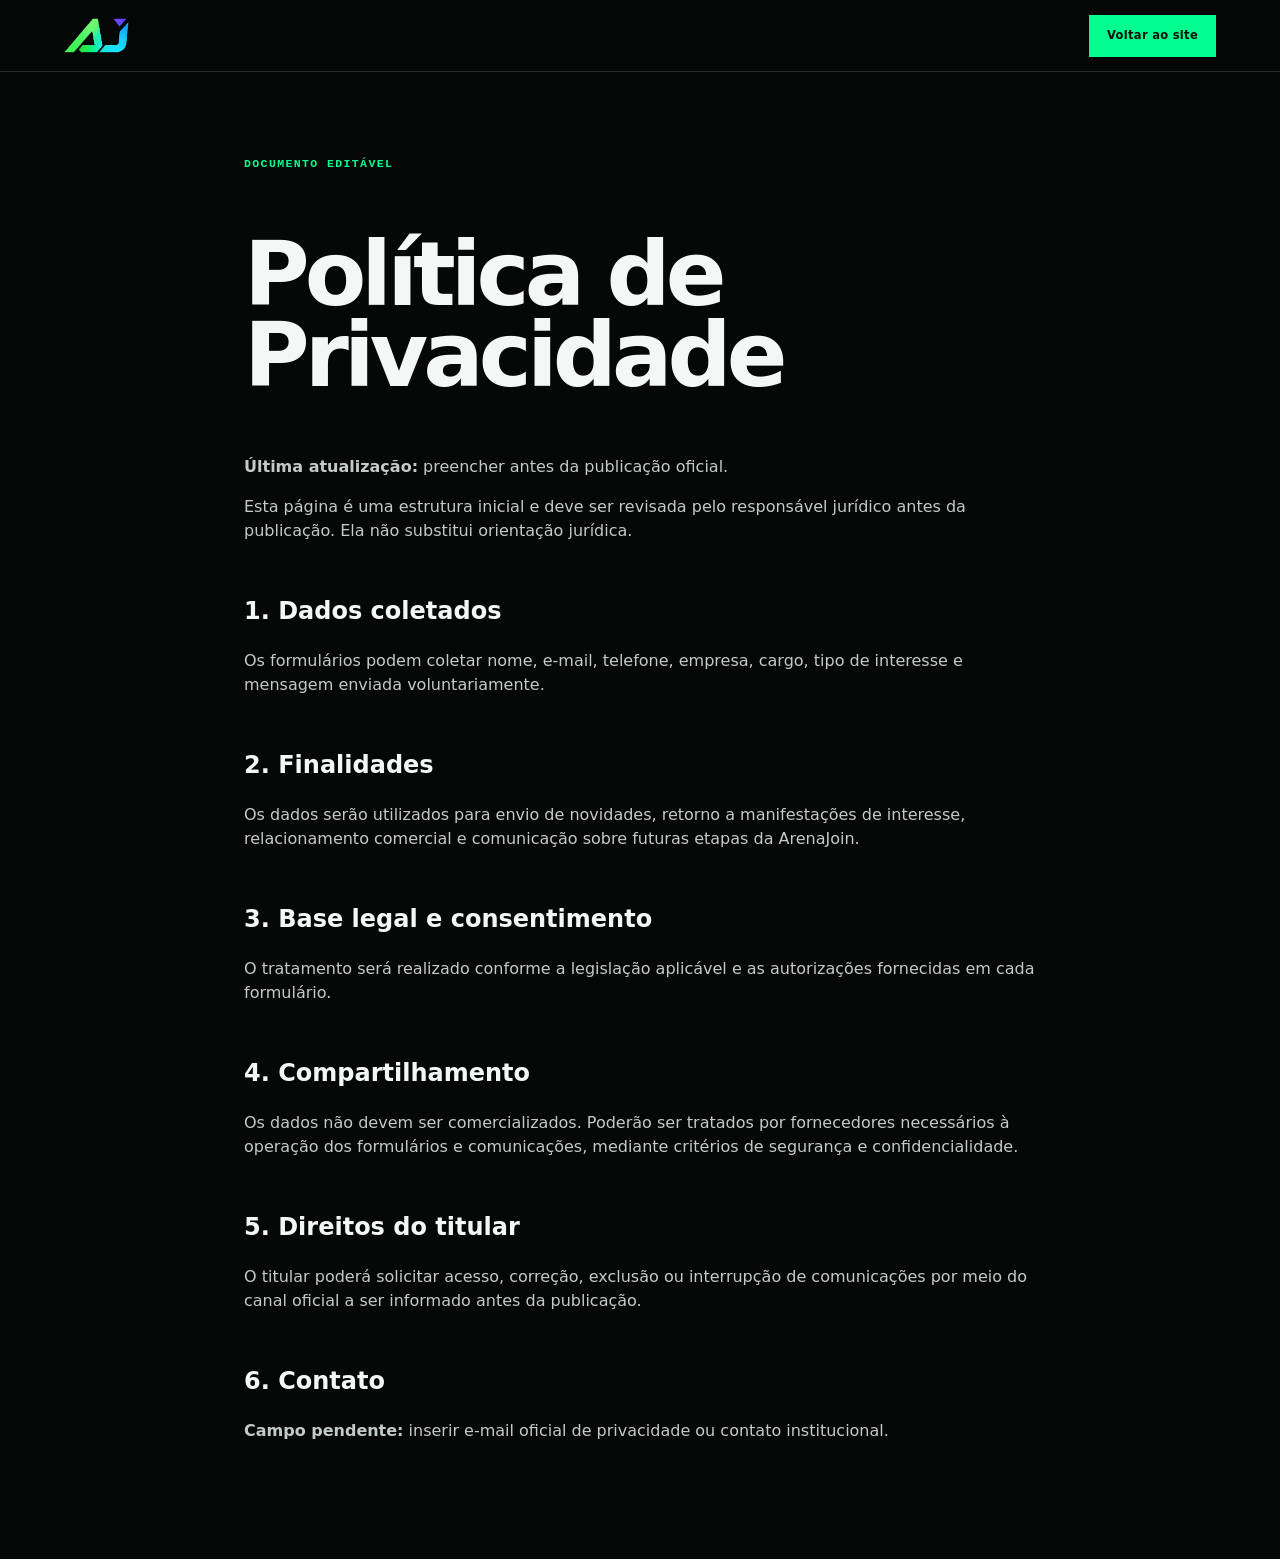
==== commit 1570218d: "Add files via upload" ====
--- a/privacidade.html
+++ b/privacidade.html
@@ -1 +1 @@
-<!doctype html><html lang="pt-BR"><head><meta charset="utf-8"><meta name="viewport" content="width=device-width,initial-scale=1"><meta name="theme-color" content="#05070b"><title>Política de Privacidade | ArenaJoin</title><meta name="robots" content="noindex,follow"><link rel="icon" href="assets/favicon.svg"><link rel="stylesheet" href="styles.css"></head><body><header class="site-header is-scrolled"><a class="brand" href="index.html"><img src="assets/simbolo-aj-transparent.png" alt="ArenaJoin"></a><a class="button button--compact header-cta" href="index.html">Voltar ao site</a></header><main class="legal-page"><span class="section-index">DOCUMENTO EDITÁVEL</span><h1>Política de Privacidade</h1><p><strong>Última atualização:</strong> preencher antes da publicação oficial.</p><p>Esta página é uma estrutura inicial e deve ser revisada pelo responsável jurídico antes da publicação. Ela não substitui orientação jurídica.</p><h2>1. Dados coletados</h2><p>Os formulários podem coletar nome, e-mail, telefone, empresa, cargo, tipo de interesse e mensagem enviada voluntariamente.</p><h2>2. Finalidades</h2><p>Os dados serão utilizados para envio de novidades, retorno a manifestações de interesse, relacionamento comercial e comunicação sobre futuras etapas da ArenaJoin.</p><h2>3. Base legal e consentimento</h2><p>O tratamento será realizado conforme a legislação aplicável e as autorizações fornecidas em cada formulário.</p><h2>4. Compartilhamento</h2><p>Os dados não devem ser comercializados. Poderão ser tratados por fornecedores necessários à operação dos formulários e comunicações, mediante critérios de segurança e confidencialidade.</p><h2>5. Direitos do titular</h2><p>O titular poderá solicitar acesso, correção, exclusão ou interrupção de comunicações por meio do canal oficial a ser informado antes da publicação.</p><h2>6. Contato</h2><p><strong>Campo pendente:</strong> inserir e-mail oficial de privacidade ou contato institucional.</p></main></body></html>
+<!doctype html><html lang="pt-BR"><head><meta charset="utf-8"><meta name="viewport" content="width=device-width,initial-scale=1"><meta name="theme-color" content="#05070b"><title>Política de Privacidade | ArenaJoin</title><meta name="robots" content="noindex,follow"><link rel="icon" href="assets/simbolo-aj-transparent.png" type="image/png"><link rel="stylesheet" href="styles.css"></head><body><header class="legal-header"><a class="brand" href="index.html"><img src="assets/simbolo-aj-transparent.png" alt="ArenaJoin"></a><a class="button button--small" href="index.html">Voltar ao site</a></header><main class="legal-page"><span class="section-index">DOCUMENTO EDITÁVEL</span><h1>Política de Privacidade</h1><p><strong>Última atualização:</strong> preencher antes da publicação oficial.</p><p>Esta página é uma estrutura inicial e deve ser revisada pelo responsável jurídico antes da publicação. Ela não substitui orientação jurídica.</p><h2>1. Dados coletados</h2><p>Os formulários podem coletar nome, e-mail, telefone, empresa, cargo, tipo de interesse e mensagem enviada voluntariamente.</p><h2>2. Finalidades</h2><p>Os dados serão utilizados para envio de novidades, retorno a manifestações de interesse, relacionamento comercial e comunicação sobre futuras etapas da ArenaJoin.</p><h2>3. Base legal e consentimento</h2><p>O tratamento será realizado conforme a legislação aplicável e as autorizações fornecidas em cada formulário.</p><h2>4. Compartilhamento</h2><p>Os dados não devem ser comercializados. Poderão ser tratados por fornecedores necessários à operação dos formulários e comunicações, mediante critérios de segurança e confidencialidade.</p><h2>5. Direitos do titular</h2><p>O titular poderá solicitar acesso, correção, exclusão ou interrupção de comunicações por meio do canal oficial a ser informado antes da publicação.</p><h2>6. Contato</h2><p><strong>Campo pendente:</strong> inserir e-mail oficial de privacidade ou contato institucional.</p></main></body></html>
--- a/styles.css
+++ b/styles.css
@@ -1,999 +1,290 @@
 :root {
-  --bg: #0D0D10;
-  --bg-soft: #111217;
-  --panel: #1A1A1E;
-  --panel-2: #202127;
-  --text: #f4f7f8;
-  --muted: #9aa6ae;
-  --line: rgba(255, 255, 255, 0.12);
-  --line-strong: rgba(255, 255, 255, 0.22);
-  --green: #00FF8F;
-  --cyan: #00E5FF;
-  --purple: #7B3CFF;
+  --bg: #050807;
+  --bg-soft: #090d0d;
+  --panel: #0c1112;
+  --text: #f5f7f6;
+  --muted: #a1aaa8;
+  --dim: #6d7775;
+  --green: #00ff8f;
+  --cyan: #00e5ff;
+  --purple: #7b3cff;
+  --line: rgba(255,255,255,.14);
+  --line-strong: rgba(255,255,255,.26);
   --max: 1440px;
-  --pad: clamp(20px, 4vw, 64px);
-  --radius: 18px;
-  --header: 82px;
-  --ease: cubic-bezier(.2,.75,.2,1);
+  --pad: clamp(22px, 5vw, 88px);
+  --header-h: 76px;
+  --sans: Inter, ui-sans-serif, system-ui, -apple-system, BlinkMacSystemFont, "Segoe UI", sans-serif;
+  --mono: "IBM Plex Mono", "SFMono-Regular", Consolas, monospace;
 }
 
 * { box-sizing: border-box; }
 html { scroll-behavior: smooth; background: var(--bg); }
-html.no-js .reveal { opacity: 1; transform: none; }
-body {
-  margin: 0;
-  min-width: 320px;
-  color: var(--text);
-  background:
-    radial-gradient(circle at 12% 12%, rgba(0,255,143,.055), transparent 30%),
-    radial-gradient(circle at 88% 40%, rgba(0,229,255,.035), transparent 34%),
-    var(--bg);
-  font-family: Inter, ui-sans-serif, system-ui, -apple-system, BlinkMacSystemFont, "Segoe UI", sans-serif;
-  line-height: 1.5;
-  overflow-x: hidden;
-}
+body { margin: 0; background: var(--bg); color: var(--text); font-family: var(--sans); line-height: 1.5; overflow-x: hidden; }
 body.menu-open { overflow: hidden; }
-img, video { display: block; max-width: 100%; }
-a { color: inherit; text-decoration: none; }
+a { color: inherit; }
 button, input, select, textarea { font: inherit; }
-button { color: inherit; }
-::selection { background: var(--green); color: #021108; }
-
-.sr-only {
-  position: absolute !important;
-  width: 1px; height: 1px;
-  padding: 0; margin: -1px;
-  overflow: hidden; clip: rect(0,0,0,0);
-  white-space: nowrap; border: 0;
-}
-.skip-link {
-  position: fixed; left: 16px; top: 12px; z-index: 1000;
-  padding: 12px 16px; background: var(--green); color: #021108;
-  transform: translateY(-160%); transition: transform .2s;
-  font-weight: 800;
-}
-.skip-link:focus { transform: translateY(0); }
-
-.site-grain {
-  position: fixed; inset: 0; z-index: 999; pointer-events: none; opacity: .035;
-  background-image: url("data:image/svg+xml,%3Csvg viewBox='0 0 180 180' xmlns='http://www.w3.org/2000/svg'%3E%3Cfilter id='n'%3E%3CfeTurbulence type='fractalNoise' baseFrequency='.72' numOctaves='3' stitchTiles='stitch'/%3E%3C/filter%3E%3Crect width='100%25' height='100%25' filter='url(%23n)' opacity='.85'/%3E%3C/svg%3E");
-  mix-blend-mode: soft-light;
-}
-.page-progress { position: fixed; top: 0; left: 0; z-index: 1001; width: 100%; height: 2px; background: transparent; }
-.page-progress span { display: block; width: 0; height: 100%; background: linear-gradient(90deg, var(--green), var(--cyan)); box-shadow: 0 0 18px rgba(0,255,143,.5); }
-.cursor-light {
-  position: fixed; z-index: 998; width: 420px; height: 420px; border-radius: 50%; pointer-events: none;
-  left: 0; top: 0; transform: translate(-50%, -50%); opacity: .12;
-  background: radial-gradient(circle, rgba(0,255,143,.25), rgba(0,229,255,.08) 35%, transparent 68%);
-  filter: blur(14px);
-}
-
-.site-header {
-  position: fixed; z-index: 900; left: 0; top: 0; width: 100%; height: var(--header);
-  display: grid; grid-template-columns: 1fr auto 1fr; align-items: center; gap: 28px;
-  padding: 0 var(--pad); border-bottom: 1px solid transparent;
-  transition: background .3s, border-color .3s, backdrop-filter .3s;
-}
-.site-header.is-scrolled {
-  background: rgba(5,7,11,.76); border-color: var(--line); backdrop-filter: blur(18px) saturate(140%);
-}
-.brand { display: inline-flex; width: fit-content; align-items: center; }
-.brand img { width: 184px; height: 72px; object-fit: contain; object-position: left center; }
-.main-nav { display: flex; align-items: center; gap: 26px; }
-.main-nav a { color: #c8d0d5; font-size: .82rem; font-weight: 700; letter-spacing: .06em; text-transform: uppercase; transition: color .2s; }
-.main-nav a:hover, .main-nav a:focus-visible { color: var(--green); }
-.header-cta { justify-self: end; }
-.menu-toggle { display: none; border: 0; background: transparent; width: 46px; height: 46px; cursor: pointer; }
-.menu-toggle i { display: block; width: 24px; height: 1px; margin: 6px auto; background: #fff; transition: transform .25s, opacity .25s; }
-
-.button {
-  --button-bg: var(--green);
-  display: inline-flex; align-items: center; justify-content: center; gap: 18px;
-  min-height: 54px; padding: 0 24px; border: 1px solid var(--button-bg); border-radius: 999px;
-  background: var(--button-bg); color: #021108; font-weight: 850; letter-spacing: .01em;
-  cursor: pointer; transition: transform .22s var(--ease), box-shadow .22s, background .22s, color .22s;
-}
-.button:hover { transform: translateY(-2px); box-shadow: 0 12px 32px rgba(0,255,143,.16); }
-.button:focus-visible, a:focus-visible, summary:focus-visible, input:focus-visible, select:focus-visible, textarea:focus-visible, button:focus-visible {
-  outline: 3px solid var(--cyan); outline-offset: 3px;
-}
-.button--ghost { --button-bg: transparent; color: var(--text); border-color: rgba(255,255,255,.35); background: rgba(5,7,11,.3); backdrop-filter: blur(8px); }
-.button--ghost:hover { border-color: var(--cyan); color: var(--cyan); box-shadow: none; }
-.button--compact { min-height: 42px; padding: 0 18px; font-size: .84rem; }
-
-.section { position: relative; width: min(100%, var(--max)); margin: 0 auto; padding: clamp(88px, 11vw, 170px) var(--pad); }
-.section--bleed { width: 100%; max-width: none; }
-.section-index { display: block; margin-bottom: 30px; color: var(--green); font-size: .72rem; font-weight: 800; letter-spacing: .18em; text-transform: uppercase; }
-.display-title {
-  margin: 0; max-width: 1050px; font-size: clamp(2.5rem, 6vw, 6.7rem); line-height: .94;
-  letter-spacing: -.055em; font-weight: 900; text-wrap: balance;
-}
-.section-heading { display: grid; grid-template-columns: minmax(0, 1.5fr) minmax(250px, .5fr); gap: clamp(36px, 8vw, 120px); align-items: end; margin-bottom: 72px; }
-.section-heading p { margin: 0; color: var(--muted); font-size: clamp(1rem, 1.3vw, 1.18rem); }
-.reveal { opacity: 0; transform: translateY(30px); transition: opacity .75s var(--ease), transform .75s var(--ease); }
+img, video { max-width: 100%; }
+::selection { color: #00120a; background: var(--green); }
+
+.sr-only { position: absolute; width: 1px; height: 1px; padding: 0; margin: -1px; overflow: hidden; clip: rect(0,0,0,0); white-space: nowrap; border: 0; }
+.skip-link { position: fixed; left: 16px; top: -80px; z-index: 1000; padding: 12px 16px; background: var(--green); color: #00150b; font-weight: 800; transition: top .2s; }
+.skip-link:focus { top: 16px; }
+
+.page-progress { position: fixed; top: 0; left: 0; right: 0; height: 2px; z-index: 1000; background: rgba(255,255,255,.05); }
+.page-progress span { display: block; width: 0; height: 100%; background: linear-gradient(90deg, var(--green), var(--cyan), var(--purple)); }
+.film-grain { position: fixed; inset: 0; z-index: 999; pointer-events: none; opacity: .055; mix-blend-mode: screen; background-image: url("data:image/svg+xml,%3Csvg viewBox='0 0 180 180' xmlns='http://www.w3.org/2000/svg'%3E%3Cfilter id='n'%3E%3CfeTurbulence type='fractalNoise' baseFrequency='.85' numOctaves='3' stitchTiles='stitch'/%3E%3C/filter%3E%3Crect width='100%25' height='100%25' filter='url(%23n)' opacity='.55'/%3E%3C/svg%3E"); }
+
+.site-header { position: fixed; top: 0; left: 0; right: 0; z-index: 100; min-height: var(--header-h); display: grid; grid-template-columns: auto 1fr auto; align-items: center; gap: 28px; padding: 12px var(--pad); border-bottom: 1px solid transparent; transition: background .25s, border-color .25s, backdrop-filter .25s; }
+.site-header.is-scrolled { background: rgba(5,8,7,.82); border-color: var(--line); backdrop-filter: blur(18px); }
+.brand { display: inline-flex; align-items: center; }
+.brand img { width: 65px; height: auto; display: block; }
+.main-nav { display: flex; align-items: center; justify-content: center; gap: clamp(18px, 2.5vw, 38px); }
+.main-nav a { position: relative; text-decoration: none; color: #d6dcda; font-size: .78rem; font-weight: 750; letter-spacing: .08em; text-transform: uppercase; }
+.main-nav a::after { content: ""; position: absolute; left: 0; right: 100%; bottom: -7px; height: 1px; background: var(--green); transition: right .2s; }
+.main-nav a:hover::after, .main-nav a:focus-visible::after { right: 0; }
+.menu-toggle { display: none; border: 0; background: transparent; color: #fff; width: 44px; height: 44px; }
+.menu-toggle i { display: block; width: 24px; height: 1px; margin: 6px auto; background: currentColor; }
+
+.button { display: inline-flex; align-items: center; justify-content: center; gap: 15px; min-height: 54px; padding: 0 23px; border: 1px solid var(--green); background: var(--green); color: #00130a; text-decoration: none; font-size: .82rem; font-weight: 900; letter-spacing: .025em; cursor: pointer; transition: transform .2s, background .2s, color .2s, border-color .2s; }
+.button:hover { transform: translateY(-2px); background: #33ffa7; }
+.button:focus-visible { outline: 3px solid rgba(0,229,255,.55); outline-offset: 4px; }
+.button--ghost { background: rgba(2,8,7,.25); color: var(--text); border-color: rgba(255,255,255,.35); backdrop-filter: blur(10px); }
+.button--ghost:hover { color: #00130a; background: var(--cyan); border-color: var(--cyan); }
+.button--small { min-height: 42px; padding: 0 17px; font-size: .72rem; }
+
+.hero { position: relative; min-height: 100svh; display: flex; align-items: flex-end; padding: calc(var(--header-h) + 75px) var(--pad) clamp(70px, 9vh, 110px); isolation: isolate; overflow: hidden; }
+.hero-media, .hero-media video, .hero-fallback, .hero-overlay { position: absolute; inset: 0; width: 100%; height: 100%; }
+.hero-fallback { z-index: 0; }
+.hero-media video { z-index: 1; object-fit: cover; opacity: .75; }
+.hero-overlay { z-index: 2; }
+.hero-media.media-missing video { display: none; }
+.hero-fallback { background: #07100c url('assets/hero-2027.svg') center/cover no-repeat; }
+.hero-overlay { background: linear-gradient(90deg, rgba(3,7,6,.96) 0%, rgba(3,7,6,.78) 42%, rgba(3,7,6,.15) 76%), linear-gradient(0deg, rgba(3,7,6,.82) 0%, transparent 52%); }
+.hero-light { position: absolute; width: 55vw; aspect-ratio: 1; border-radius: 50%; filter: blur(110px); opacity: .16; }
+.hero-light--one { background: var(--green); right: -20vw; top: -15vw; }
+.hero-light--two { background: var(--cyan); left: 25vw; bottom: -48vw; }
+.hero-content { position: relative; z-index: 3; width: min(920px, 100%); }
+.eyebrow, .chapter-label, .scene-number, .experience-copy span, .status-note, .hero-meta { font-family: var(--mono); text-transform: uppercase; letter-spacing: .13em; font-size: clamp(.68rem, .85vw, .8rem); font-weight: 750; }
+.eyebrow { color: var(--green); margin: 0 0 24px; }
+.hero-title { margin: 0; line-height: .86; letter-spacing: -.065em; }
+.hero-title span { display: block; margin-bottom: 16px; font-family: var(--mono); font-size: clamp(1rem, 1.3vw, 1.25rem); letter-spacing: .18em; text-transform: uppercase; color: #dbe2df; }
+.hero-title strong { display: block; font-size: clamp(4.4rem, 10.2vw, 10.8rem); font-weight: 900; }
+.hero-lead { max-width: 680px; margin: 32px 0 18px; font-size: clamp(1.05rem, 1.55vw, 1.42rem); color: #d5dcda; }
+.hero-meta { display: flex; flex-wrap: wrap; align-items: center; gap: 12px; color: #f3f6f5; }
+.hero-meta i { width: 28px; height: 1px; background: var(--green); }
+.hero-meta small { color: var(--green); font-size: .68rem; }
+.hero-actions { display: flex; flex-wrap: wrap; gap: 12px; margin-top: 31px; }
+.status-note { margin-top: 20px; color: #9ba6a2; font-size: .68rem; letter-spacing: .08em; }
+.hero-frame { position: absolute; z-index: 4; left: var(--pad); right: var(--pad); top: calc(var(--header-h) + 20px); display: flex; justify-content: space-between; color: rgba(255,255,255,.62); font: 700 .62rem/1 var(--mono); letter-spacing: .12em; }
+.hero-frame span:first-child { color: #ff5570; }
+.scroll-cue { position: absolute; z-index: 5; right: var(--pad); bottom: 36px; display: flex; align-items: center; gap: 13px; text-decoration: none; color: #dfe5e3; font: 700 .65rem/1 var(--mono); letter-spacing: .12em; text-transform: uppercase; }
+.scroll-cue i { width: 48px; height: 1px; background: var(--green); position: relative; }
+.scroll-cue i::after { content: ""; position: absolute; right: 0; top: -3px; width: 7px; height: 7px; border-right: 1px solid var(--green); border-bottom: 1px solid var(--green); transform: rotate(45deg); }
+
+.chapter { position: relative; padding: clamp(96px, 12vw, 180px) var(--pad); border-top: 1px solid var(--line); overflow: hidden; }
+.chapter > * { max-width: var(--max); margin-left: auto; margin-right: auto; }
+.chapter-label { display: flex; align-items: center; gap: 14px; margin-bottom: clamp(40px, 6vw, 82px); color: #8e9996; }
+.chapter-label span { display: inline-grid; place-items: center; width: 36px; height: 24px; background: var(--green); color: #00150b; }
+.display-title { margin: 0; font-size: clamp(3.3rem, 7.2vw, 8rem); line-height: .9; letter-spacing: -.065em; font-weight: 900; text-wrap: balance; }
+.section-intro { display: grid; grid-template-columns: minmax(0,1.25fr) minmax(280px,.55fr); align-items: end; gap: 70px; margin-bottom: clamp(70px, 9vw, 120px); }
+.section-intro > p { margin: 0; color: var(--muted); font-size: clamp(1rem, 1.25vw, 1.28rem); max-width: 520px; }
+
+.concept { background: radial-gradient(circle at 75% 45%, rgba(0,255,143,.075), transparent 34%), var(--bg); }
+.concept-grid { display: grid; grid-template-columns: minmax(0,1.1fr) minmax(420px,.9fr); gap: clamp(60px, 8vw, 130px); align-items: center; }
+.concept-text { margin-top: 42px; max-width: 680px; color: #b9c2bf; font-size: clamp(1.08rem, 1.45vw, 1.42rem); }
+.concept-text p:first-child { color: #fff; font-size: clamp(1.4rem, 2vw, 2rem); }
+.concept-visual { min-height: 580px; border: 1px solid var(--line-strong); background: linear-gradient(145deg, rgba(0,229,255,.055), transparent 45%), #080c0d; display: grid; grid-template-rows: 46px 1fr 68px; box-shadow: 0 30px 100px rgba(0,0,0,.35); }
+.screen-top { display: flex; justify-content: space-between; align-items: center; padding: 0 18px; border-bottom: 1px solid var(--line); color: var(--green); font: 700 .65rem/1 var(--mono); letter-spacing: .1em; }
+.screen-center { position: relative; padding: 42px; display: flex; flex-direction: column; justify-content: center; overflow: hidden; }
+.screen-center::before { content: ""; position: absolute; inset: 7%; border: 1px solid rgba(0,229,255,.22); }
+.screen-word { position: relative; z-index: 2; font-size: clamp(2.2rem, 4.5vw, 5rem); font-weight: 900; line-height: .92; letter-spacing: -.05em; color: rgba(255,255,255,.12); transition: color .25s, transform .25s; }
+.screen-word:nth-child(2) { color: rgba(0,255,143,.72); transform: translateX(10%); }
+.screen-word:nth-child(3) { color: rgba(0,229,255,.54); transform: translateX(22%); }
+.screen-word:nth-child(4) { color: rgba(123,60,255,.5); transform: translateX(6%); }
+.focus-ring { position: absolute; right: 8%; top: 15%; width: 50%; aspect-ratio: 1; border: 1px solid var(--cyan); border-radius: 50%; opacity: .45; }
+.focus-ring::before, .focus-ring::after { content: ""; position: absolute; border-radius: 50%; inset: 14%; border: 1px dashed var(--green); }
+.focus-ring::after { inset: 32%; border-style: solid; border-color: var(--purple); }
+.screen-timeline { display: flex; gap: 4px; align-items: center; padding: 0 18px; border-top: 1px solid var(--line); }
+.screen-timeline i { height: 22px; flex: 1; background: rgba(0,255,143,.12); border: 1px solid rgba(0,255,143,.3); }
+.screen-timeline i:nth-child(2n) { background: rgba(0,229,255,.11); border-color: rgba(0,229,255,.3); }
+
+.journey { background: #070a0a; }
+.journey-flow { display: grid; grid-template-columns: minmax(0,1fr) 90px minmax(0,1fr); align-items: stretch; }
+.journey-scene { position: relative; min-height: 660px; overflow: hidden; border: 1px solid var(--line-strong); display: flex; align-items: flex-end; isolation: isolate; }
+.scene-media, .scene-media video, .scene-fallback { position: absolute; inset: 0; width: 100%; height: 100%; }
+.scene-fallback { z-index: 0; }
+.scene-media video { z-index: 1; object-fit: cover; opacity: .58; }
+.scene-media::after { z-index: 2; }
+.scene-media.media-missing video { display: none; }
+.journey-scene--school .scene-fallback { background: url('assets/school-2027.svg') center/cover no-repeat; }
+.journey-scene--festival .scene-fallback { background: url('assets/festival-2027.svg') center/cover no-repeat; }
+.scene-media::after { content: ""; position: absolute; inset: 0; background: linear-gradient(0deg, rgba(3,6,5,.96), rgba(3,6,5,.12) 75%); }
+.scene-content { position: relative; z-index: 2; padding: clamp(28px, 4vw, 56px); width: 100%; }
+.scene-number { color: var(--green); }
+.scene-content h3 { margin: 12px 0 18px; font-size: clamp(2.5rem, 4vw, 5rem); line-height: .92; letter-spacing: -.055em; }
+.scene-content p { max-width: 620px; color: #ced5d3; font-size: clamp(1rem, 1.25vw, 1.25rem); }
+.scene-content ul { padding: 0; margin: 26px 0; list-style: none; display: grid; gap: 9px; }
+.scene-content li { position: relative; padding-left: 18px; font-weight: 750; }
+.scene-content li::before { content: ""; position: absolute; left: 0; top: .72em; width: 7px; height: 1px; background: var(--cyan); }
+.scene-content small { color: #9aa5a2; font-family: var(--mono); text-transform: uppercase; font-size: .66rem; letter-spacing: .08em; }
+.journey-connector { display: flex; flex-direction: column; align-items: center; justify-content: center; gap: 16px; color: var(--green); }
+.journey-connector span { width: 1px; flex: 1; min-height: 80px; background: linear-gradient(transparent, var(--green), transparent); }
+.journey-connector b { writing-mode: vertical-rl; font: 700 .62rem/1 var(--mono); letter-spacing: .14em; }
+
+.experiences { background: radial-gradient(circle at 20% 35%, rgba(0,229,255,.045), transparent 28%), #050807; }
+.experience-sequence { border-top: 1px solid var(--line-strong); }
+.experience-row { min-height: 330px; display: grid; grid-template-columns: minmax(240px,.8fr) minmax(300px,1fr) minmax(300px,.7fr); align-items: center; gap: clamp(28px, 5vw, 80px); padding: 48px 0; border-bottom: 1px solid var(--line-strong); }
+.experience-word { font-size: clamp(3.4rem, 6.5vw, 7.2rem); font-weight: 900; line-height: .85; letter-spacing: -.065em; }
+.experience-copy p { margin: 0 0 22px; color: #cad2cf; font-size: clamp(1.05rem, 1.4vw, 1.36rem); max-width: 620px; }
+.experience-copy span { color: var(--green); font-size: .66rem; }
+.experience-shot { position: relative; min-height: 210px; border: 1px solid var(--line); background: #0a0f10; overflow: hidden; }
+.experience-shot::before { content: ""; position: absolute; inset: 0; background: repeating-linear-gradient(90deg, transparent 0 29px, rgba(255,255,255,.035) 30px), repeating-linear-gradient(0deg, transparent 0 29px, rgba(255,255,255,.035) 30px); }
+.experience-shot i { position: absolute; display: block; border: 1px solid; }
+.shot-create i:nth-child(1) { inset: 25% 18%; border-color: var(--green); }
+.shot-create i:nth-child(2) { width: 44%; height: 44%; left: 30%; top: 18%; border-radius: 50%; border-color: var(--cyan); }
+.shot-create i:nth-child(3) { width: 8px; height: 8px; left: 50%; top: 48%; background: var(--green); border: 0; }
+.shot-experiment i:nth-child(1) { width: 45%; aspect-ratio: 1; border-radius: 50%; left: 10%; top: 8%; border-color: var(--purple); }
+.shot-experiment i:nth-child(2) { width: 35%; aspect-ratio: 1; border-radius: 50%; right: 8%; bottom: 7%; border-color: var(--cyan); }
+.shot-experiment i:nth-child(3) { width: 56%; height: 1px; left: 22%; top: 50%; background: var(--green); border: 0; transform: rotate(-22deg); }
+.shot-learn i:nth-child(1), .shot-learn i:nth-child(2), .shot-learn i:nth-child(3) { height: 28px; left: 12%; right: 12%; border-color: rgba(0,255,143,.4); background: rgba(0,255,143,.06); }
+.shot-learn i:nth-child(1) { top: 22%; } .shot-learn i:nth-child(2) { top: 44%; width: 54%; } .shot-learn i:nth-child(3) { top: 66%; width: 72%; }
+.shot-connect i:nth-child(1), .shot-connect i:nth-child(2), .shot-connect i:nth-child(3) { width: 72px; aspect-ratio: 1; border-radius: 50%; border-color: var(--cyan); top: 35%; }
+.shot-connect i:nth-child(1) { left: 10%; } .shot-connect i:nth-child(2) { left: calc(50% - 36px); border-color: var(--green); } .shot-connect i:nth-child(3) { right: 10%; border-color: var(--purple); }
+.participation-statement { margin-top: clamp(80px, 10vw, 150px); display: grid; grid-template-columns: minmax(280px,.8fr) minmax(300px,1fr); gap: 80px; align-items: start; }
+.participation-statement span { font-size: clamp(3rem, 6.5vw, 7.5rem); font-weight: 900; line-height: .88; letter-spacing: -.06em; }
+.participation-statement p { margin: 0; color: #c6cecb; font-size: clamp(1.2rem, 1.8vw, 1.75rem); max-width: 680px; }
+
+.purpose { min-height: 900px; display: flex; flex-direction: column; justify-content: flex-end; isolation: isolate; }
+.purpose-media { position: absolute; z-index: -2; inset: 0; max-width: none; background: url('assets/purpose-2027.svg') center/cover no-repeat; }
+.purpose::after { content: ""; position: absolute; z-index: -1; inset: 0; background: linear-gradient(90deg, rgba(3,6,5,.98) 0 46%, rgba(3,6,5,.54) 72%, rgba(3,6,5,.85)), linear-gradient(0deg, #050807 0, transparent 35%); }
+.purpose-content { width: min(860px, 100%); margin-left: max(0px, calc((100vw - var(--max)) / 2)); margin-right: 0; }
+.purpose-lead { color: #d1d8d6; font-size: clamp(1.15rem, 1.65vw, 1.6rem); max-width: 760px; margin: 34px 0 45px; }
+.purpose-lines { border-top: 1px solid var(--line-strong); }
+.purpose-lines p { display: grid; grid-template-columns: 42px 1fr; gap: 20px; margin: 0; padding: 20px 0; border-bottom: 1px solid var(--line); color: #c0c8c5; }
+.purpose-lines span { color: var(--green); font-family: var(--mono); font-size: .75rem; }
+.provisional-note { color: var(--green); font-family: var(--mono); font-size: .72rem; text-transform: uppercase; letter-spacing: .1em; margin-top: 28px; }
+
+.partners { background: #080c0c; }
+.partners-grid { display: grid; grid-template-columns: minmax(0,1.15fr) minmax(360px,.65fr); gap: clamp(60px, 9vw, 150px); align-items: end; }
+.partners-lead { margin: 38px 0 20px; max-width: 820px; color: #c9d1ce; font-size: clamp(1.1rem, 1.55vw, 1.5rem); }
+.partners-note { color: var(--dim); font-family: var(--mono); font-size: .7rem; text-transform: uppercase; letter-spacing: .08em; }
+.partner-possibilities { display: flex; flex-wrap: wrap; gap: 10px; justify-content: flex-end; }
+.partner-possibilities span { padding: 13px 16px; border: 1px solid var(--line-strong); color: #dfe5e3; font: 700 .7rem/1 var(--mono); text-transform: uppercase; letter-spacing: .08em; }
+.partner-possibilities span:nth-child(2n) { border-color: rgba(0,229,255,.45); }
+.partner-possibilities span:nth-child(3n) { border-color: rgba(123,60,255,.45); }
+
+.contact { background: radial-gradient(circle at 15% 15%, rgba(0,255,143,.08), transparent 30%), #050807; }
+.contact-intro { display: grid; grid-template-columns: .55fr 1.45fr; gap: 70px; align-items: start; margin-bottom: 75px; }
+.contact-intro .chapter-label { margin: 0; }
+.contact-intro > p { grid-column: 2; margin: -35px 0 0; color: var(--muted); font-size: 1.15rem; }
+.contact-form { padding: clamp(28px, 5vw, 68px); border: 1px solid var(--line-strong); background: rgba(10,15,15,.78); }
+.form-grid { display: grid; grid-template-columns: repeat(2,minmax(0,1fr)); gap: 25px; }
+.contact-form label { display: grid; gap: 9px; }
+.contact-form label > span { font: 700 .68rem/1.2 var(--mono); letter-spacing: .09em; text-transform: uppercase; color: #bfc8c5; }
+.contact-form input, .contact-form select, .contact-form textarea { width: 100%; border: 0; border-bottom: 1px solid var(--line-strong); border-radius: 0; background: transparent; color: #fff; padding: 14px 2px; outline: 0; }
+.contact-form select { background: #0a0f0f; }
+.contact-form input:focus, .contact-form select:focus, .contact-form textarea:focus { border-color: var(--green); box-shadow: 0 1px 0 var(--green); }
+.field-message { margin-top: 30px; }
+.contact-form textarea { resize: vertical; min-height: 120px; }
+.consent { grid-template-columns: auto 1fr !important; align-items: start; margin: 26px 0; }
+.consent input { width: 18px; height: 18px; margin-top: 1px; accent-color: var(--green); }
+.consent span { text-transform: none !important; letter-spacing: 0 !important; line-height: 1.5 !important; font-family: var(--sans) !important; font-weight: 500 !important; color: var(--muted) !important; }
+.honeypot { position: absolute; left: -9999px; }
+.form-action { display: flex; align-items: center; gap: 24px; }
+.form-status { margin: 0; color: var(--muted); }
+.form-status.is-success { color: var(--green); }
+.form-status.is-error { color: #ff7185; }
+
+.site-footer { display: grid; grid-template-columns: 1fr 1fr 1fr; gap: 40px; align-items: end; padding: 70px var(--pad) 30px; border-top: 1px solid var(--line); background: #030505; }
+.footer-brand img { width: min(260px, 70vw); height: auto; display: block; }
+.footer-brand p { margin: 8px 0 0; color: var(--green); font: 700 .7rem/1 var(--mono); text-transform: uppercase; letter-spacing: .18em; }
+.footer-claim { margin: 0; font-size: clamp(1.8rem, 3.2vw, 3.8rem); font-weight: 900; line-height: .92; letter-spacing: -.05em; }
+.footer-links { display: flex; flex-direction: column; align-items: flex-end; gap: 10px; font-size: .85rem; }
+.footer-links a { color: #c8d0cd; }
+.footer-links a[aria-disabled="true"] { opacity: .45; text-decoration: line-through; }
+.site-footer small { grid-column: 1 / -1; padding-top: 35px; color: var(--dim); font: 600 .64rem/1 var(--mono); text-transform: uppercase; letter-spacing: .08em; }
+
+.reveal { opacity: 0; transform: translateY(28px); transition: opacity .8s ease, transform .8s ease; }
 .reveal.is-visible { opacity: 1; transform: none; }
-
-.hero { position: relative; min-height: 100svh; overflow: hidden; display: grid; align-items: end; padding: calc(var(--header) + 54px) var(--pad) 66px; isolation: isolate; }
-.hero-media, .hero-shade, .hero-lines, .hero-fallback { position: absolute; inset: 0; }
-.hero-media { z-index: -3; background: #030508; }
-.hero-video { width: 100%; height: 100%; object-fit: cover; opacity: .56; filter: saturate(.8) contrast(1.15); }
-.hero-media.media-missing .hero-video { display: none; }
-.hero-fallback {
-  background:
-    linear-gradient(100deg, rgba(5,7,11,.96) 0%, rgba(5,7,11,.72) 42%, rgba(5,7,11,.18) 72%, rgba(5,7,11,.75) 100%),
-    url('assets/hero-poster.svg') center/cover no-repeat;
-}
-.hero-shade { background: linear-gradient(180deg, rgba(5,7,11,.15) 0%, rgba(5,7,11,.15) 55%, rgba(5,7,11,.95) 100%); }
-.hero-lines {
-  opacity: .24;
-  background-image: linear-gradient(rgba(255,255,255,.035) 1px, transparent 1px), linear-gradient(90deg, rgba(255,255,255,.035) 1px, transparent 1px);
-  background-size: 64px 64px;
-  mask-image: linear-gradient(to right, transparent, #000 32%, #000 100%);
-}
-.hero-content { position: relative; width: min(100%, 1040px); z-index: 2; }
-.eyebrow { display: flex; align-items: center; gap: 12px; margin: 0 0 24px; color: #d8e0e4; font-size: .79rem; font-weight: 700; letter-spacing: .12em; text-transform: uppercase; }
-.eyebrow span { color: var(--green); }
-.hero-title { margin: 0; display: grid; }
-.hero-name { font-size: clamp(3.2rem, 10.8vw, 10.5rem); line-height: .78; letter-spacing: -.075em; font-weight: 950; text-transform: uppercase; }
-.hero-claim { margin-top: 18px; color: var(--green); font-size: clamp(3rem, 8vw, 8.6rem); line-height: .82; letter-spacing: -.07em; font-weight: 950; font-style: italic; text-transform: uppercase; }
-.hero-lead { max-width: 720px; margin: 36px 0 0; color: #e2e8eb; font-size: clamp(1.08rem, 1.7vw, 1.42rem); line-height: 1.45; }
-.hero-actions { display: flex; gap: 12px; flex-wrap: wrap; margin-top: 32px; }
-.status-note { display: flex; align-items: center; gap: 10px; margin: 26px 0 0; color: #aab6bd; font-size: .83rem; }
-.status-note i { width: 8px; height: 8px; border-radius: 50%; background: var(--green); box-shadow: 0 0 16px rgba(0,255,143,.8); }
-.hero-ui { position: absolute; z-index: 2; right: var(--pad); top: calc(var(--header) + 34px); display: grid; gap: 9px; justify-items: end; color: rgba(255,255,255,.56); font: 700 .65rem/1 ui-monospace, SFMono-Regular, Menlo, monospace; letter-spacing: .15em; }
-.scroll-cue { position: absolute; right: var(--pad); bottom: 68px; display: flex; align-items: center; gap: 16px; color: #c7d0d5; font-size: .72rem; letter-spacing: .14em; text-transform: uppercase; }
-.scroll-cue i { position: relative; width: 70px; height: 1px; background: rgba(255,255,255,.35); overflow: hidden; }
-.scroll-cue i::after { content: ""; position: absolute; inset: 0; background: var(--green); transform: translateX(-100%); animation: scrollLine 2s infinite; }
-@keyframes scrollLine { 50%,100% { transform: translateX(100%); } }
-.sound-control { position: absolute; right: var(--pad); bottom: 118px; display: flex; gap: 10px; align-items: center; border: 0; background: transparent; color: #fff; cursor: pointer; }
-.sound-bars { display: flex; align-items: end; gap: 2px; height: 14px; }
-.sound-bars i { width: 2px; background: var(--green); animation: bars .7s infinite alternate; }
-.sound-bars i:nth-child(1){height: 5px}.sound-bars i:nth-child(2){height: 12px;animation-delay:.2s}.sound-bars i:nth-child(3){height:8px;animation-delay:.35s}
-.sound-control[aria-pressed="false"] .sound-bars i { animation-play-state: paused; height: 3px; }
-@keyframes bars { to { height: 14px; } }
-
-.manifesto { padding-bottom: 0; }
-.manifesto-grid { display: grid; grid-template-columns: minmax(0, 1.25fr) minmax(300px, .75fr); gap: clamp(50px, 10vw, 150px); align-items: start; }
-.manifesto-copy { padding-top: 20px; color: var(--muted); font-size: 1.08rem; }
-.manifesto-copy .lead { color: #fff; font-size: clamp(1.5rem, 2.4vw, 2.4rem); line-height: 1.2; }
-.kinetic-band { display: flex; width: 100vw; margin-left: calc(50% - 50vw); margin-top: 120px; overflow: hidden; border-block: 1px solid var(--line); color: rgba(255,255,255,.9); background: #080c11; }
-.kinetic-band div { flex: 0 0 auto; padding: 22px 0; font-size: clamp(1rem, 2vw, 1.8rem); font-weight: 900; letter-spacing: .08em; white-space: nowrap; animation: ticker 28s linear infinite; }
-@keyframes ticker { to { transform: translateX(-100%); } }
-
-.universe-grid { display: grid; grid-template-columns: repeat(4, 1fr); gap: 1px; background: var(--line); border: 1px solid var(--line); }
-.universe-card { position: relative; min-height: 330px; padding: 28px; background: var(--panel); overflow: hidden; transition: background .3s, transform .3s var(--ease); }
-.universe-card:nth-child(1), .universe-card:nth-child(6), .universe-card:nth-child(9) { grid-column: span 2; }
-.universe-card:hover { z-index: 2; transform: translateY(-5px); background: var(--panel-2); }
-.universe-card::after { content: ""; position: absolute; inset: auto -30% -70% -30%; height: 80%; opacity: 0; filter: blur(36px); transition: opacity .3s; }
-.universe-card:hover::after { opacity: .18; }
-.universe-card[data-accent="green"]::after { background: var(--green); }
-.universe-card[data-accent="cyan"]::after { background: var(--cyan); }
-.universe-card[data-accent="purple"]::after { background: var(--purple); }
-.universe-card[data-accent="white"]::after { background: white; }
-.card-code { color: var(--muted); font: 700 .68rem/1 ui-monospace, monospace; letter-spacing: .13em; }
-.card-mark { position: absolute; right: 24px; top: 24px; color: rgba(255,255,255,.26); font: 900 1.4rem/1 ui-monospace, monospace; font-style: normal; }
-.universe-card h3 { position: relative; z-index: 1; margin: 125px 0 12px; font-size: clamp(1.5rem, 2vw, 2.35rem); line-height: 1; letter-spacing: -.04em; }
-.universe-card p { position: relative; z-index: 1; max-width: 440px; margin: 0; color: var(--muted); }
-
-.participation { display: grid; grid-template-columns: minmax(0, 1.15fr) minmax(360px, .85fr); min-height: 850px; padding: 0; background: #080c11; border-block: 1px solid var(--line); }
-.experience-media { position: relative; min-height: 720px; overflow: hidden; background: #020406; }
-.experience-media video { width: 100%; height: 100%; object-fit: cover; opacity: .68; }
-.experience-media.media-missing video { display: none; }
-.experience-media small { position: absolute; left: 22px; bottom: 18px; padding: 7px 10px; background: rgba(5,7,11,.7); color: #c0c9ce; font-size: .67rem; letter-spacing: .09em; text-transform: uppercase; }
-.experience-fallback { position: absolute; inset: 0; background: url('assets/experience-poster.svg') center/cover no-repeat; }
-.frame-corner { position: absolute; width: 64px; height: 64px; border-color: rgba(0,255,143,.55); border-style: solid; }
-.corner-a{left:7%;top:7%;border-width:1px 0 0 1px}.corner-b{right:7%;top:7%;border-width:1px 1px 0 0}.corner-c{left:7%;bottom:7%;border-width:0 0 1px 1px}.corner-d{right:7%;bottom:7%;border-width:0 1px 1px 0}
-.experience-orbit { position: absolute; width: 38vw; height: 38vw; max-width: 520px; max-height: 520px; border: 1px solid rgba(0,229,255,.35); border-radius: 50%; left: 50%; top: 46%; transform: translate(-50%,-50%); box-shadow: 0 0 70px rgba(0,229,255,.08), inset 0 0 60px rgba(0,255,143,.05); }
-.experience-orbit::before, .experience-orbit::after { content: ""; position: absolute; border-radius: 50%; border: 1px dashed rgba(255,255,255,.18); inset: 11%; animation: rotate 24s linear infinite; }
-.experience-orbit::after { inset: 27%; border-style: solid; border-color: rgba(120,60,255,.36); animation-direction: reverse; animation-duration: 16s; }
-@keyframes rotate { to { transform: rotate(360deg); } }
-.experience-people { position: absolute; left: 50%; bottom: 11%; display: flex; align-items: end; gap: 20px; transform: translateX(-50%); }
-.experience-people i { position: relative; display: block; width: 42px; height: 140px; border-radius: 30px 30px 8px 8px; background: linear-gradient(180deg, #27323a, #090c10); box-shadow: 0 12px 24px rgba(0,0,0,.6); }
-.experience-people i::before { content: ""; position: absolute; width: 38px; height: 38px; border-radius: 50%; left: 2px; top: -30px; background: #27323a; }
-.experience-people i:nth-child(2){height:170px}.experience-people i:nth-child(3){height:120px}.experience-people i:nth-child(4){height:155px}
-.experience-tag { position: absolute; padding: 7px 10px; border: 1px solid rgba(255,255,255,.16); color: #dce3e6; background: rgba(6,9,13,.66); backdrop-filter: blur(10px); font: 700 .65rem/1 ui-monospace, monospace; letter-spacing: .12em; }
-.tag-a{left:11%;top:25%}.tag-b{right:10%;top:35%}.tag-c{left:20%;bottom:28%}
-.experience-copy { display: flex; flex-direction: column; justify-content: center; padding: clamp(70px, 8vw, 130px) var(--pad); }
-.experience-copy .display-title { font-size: clamp(2.8rem, 5vw, 5.6rem); }
-.experience-copy p { max-width: 650px; margin: 32px 0 0; color: var(--muted); font-size: 1.12rem; }
-.action-list { display: flex; flex-wrap: wrap; gap: 10px; padding: 0; margin: 40px 0 0; list-style: none; }
-.action-list li { padding: 9px 14px; border: 1px solid var(--line); border-radius: 999px; color: #d8e1e5; font-size: .78rem; font-weight: 700; text-transform: uppercase; letter-spacing: .08em; }
-
-.wayfinding-board { border: 1px solid var(--line-strong); background: #0a0f14; box-shadow: 0 40px 100px rgba(0,0,0,.25); }
-.board-head, .board-foot { display: flex; justify-content: space-between; gap: 20px; padding: 18px 22px; color: var(--muted); font: 700 .68rem/1 ui-monospace, monospace; letter-spacing: .13em; text-transform: uppercase; }
-.board-head { border-bottom: 1px solid var(--line); }
-.board-foot { border-top: 1px solid var(--line); }
-.board-list > div { display: grid; grid-template-columns: 60px 1fr 1fr 40px; align-items: center; gap: 18px; min-height: 88px; padding: 0 22px; border-bottom: 1px solid var(--line); transition: background .2s; }
-.board-list > div:last-child { border-bottom: 0; }
-.board-list > div:hover { background: rgba(0,255,143,.035); }
-.board-list em { color: var(--green); font: 800 .78rem/1 ui-monospace, monospace; font-style: normal; }
-.board-list b { font-size: clamp(1.05rem, 1.6vw, 1.5rem); }
-.board-list span { color: var(--muted); }
-.board-list i { color: var(--cyan); font-style: normal; font-size: 1.4rem; }
-
-.culture { overflow: hidden; }
-.culture::before { content: ""; position: absolute; width: 48vw; height: 48vw; left: -25vw; top: 20%; border-radius: 50%; background: rgba(120,60,255,.08); filter: blur(70px); }
-.culture-grid { position: relative; display: grid; grid-template-columns: minmax(0, 1fr) minmax(360px, .78fr); gap: clamp(50px, 9vw, 130px); align-items: center; }
-.culture-copy .display-title { font-size: clamp(2.8rem, 5.2vw, 5.8rem); }
-.culture-copy p { max-width: 700px; color: var(--muted); }
-.culture-copy .lead { color: #fff; font-size: clamp(1.4rem, 2.3vw, 2.2rem); }
-.provisional-tag { display: inline-flex; margin-top: 24px; padding: 8px 12px; border: 1px solid rgba(0,255,143,.35); color: var(--green); font-size: .73rem; font-weight: 800; letter-spacing: .08em; text-transform: uppercase; }
-.culture-cards { display: grid; gap: 22px; min-height: 0; }
-.physical-card { position: relative; width: 100%; min-height: 330px; padding: 34px; border: 1px solid var(--line-strong); background: #1A1A1E; box-shadow: 0 24px 60px rgba(0,0,0,.28); transform: none; }
-.physical-card::before { content: ""; position: absolute; inset: 13px; border: 1px solid rgba(255,255,255,.05); pointer-events: none; }
-.physical-card--secondary { min-height: 300px; background: #101513; transform: none; }
-.physical-label { color: var(--green); font: 800 .68rem/1 ui-monospace, monospace; letter-spacing: .12em; }
-.physical-card h3 { margin: 80px 0 18px; font-size: clamp(1.8rem, 3vw, 3rem); line-height: 1; letter-spacing: -.04em; }
-.physical-card p, .physical-card small { color: var(--muted); }
-.physical-card ul { display: grid; grid-template-columns: 1fr 1fr; gap: 14px; margin: 52px 0 32px; padding: 0; list-style: none; }
-.physical-card li { padding-bottom: 10px; border-bottom: 1px solid rgba(255,255,255,.12); }
-.card-barcode { position: absolute; left: 34px; bottom: 32px; width: 160px; height: 34px; opacity: .7; background: repeating-linear-gradient(90deg, #fff 0 2px, transparent 2px 5px, #fff 5px 6px, transparent 6px 10px); }
-
-.impact { border-top: 1px solid var(--line); }
-.impact-intro { display: grid; grid-template-columns: 1.2fr .6fr; align-items: end; gap: 70px; margin-bottom: 80px; }
-.impact-intro p { color: var(--muted); font-size: 1.08rem; }
-.impact-grid { display: grid; grid-template-columns: repeat(4, 1fr); border: 1px solid var(--line); }
-.impact-item { min-height: 300px; padding: 28px; border-right: 1px solid var(--line); }
-.impact-item:last-child { border-right: 0; }
-.impact-item span { color: var(--green); font: 800 .74rem/1 ui-monospace, monospace; }
-.impact-item h3 { margin: 120px 0 12px; font-size: 1.45rem; }
-.impact-item p { margin: 0; color: var(--muted); }
-
-.partners { display: grid; grid-template-columns: minmax(0, .85fr) minmax(520px, 1.15fr); min-height: 880px; padding: 0; border-block: 1px solid var(--line); background: #080c11; }
-.partner-copy { display: flex; flex-direction: column; justify-content: center; padding: clamp(80px, 9vw, 145px) var(--pad); }
-.partner-copy .display-title { font-size: clamp(2.8rem, 5vw, 5.7rem); }
-.partner-copy p { max-width: 700px; color: var(--muted); font-size: 1.08rem; }
-.partner-copy .button { align-self: flex-start; margin-top: 24px; }
-.partner-copy small { margin-top: 18px; color: #77858d; }
-.partner-visual { position: relative; min-height: 760px; overflow: hidden; display: grid; grid-template-columns: 1fr 1fr; align-items: center; gap: 34px; padding: clamp(44px, 7vw, 90px); background: radial-gradient(circle at 50% 45%, rgba(0,229,255,.12), transparent 35%), linear-gradient(145deg, #0c1218, #05080b); }
-.partner-visual::before { content: ""; position: absolute; inset: 0; background-image: linear-gradient(rgba(255,255,255,.035) 1px, transparent 1px), linear-gradient(90deg, rgba(255,255,255,.035) 1px, transparent 1px); background-size: 52px 52px; }
-.credential-mock { position: relative; z-index: 3; width: min(100%, 290px); transform: none; }
-.credential-lanyard { height: 230px; width: 42px; margin: 0 auto -5px; padding: 10px 11px; overflow: hidden; background: var(--green); color: #021108; writing-mode: vertical-rl; font-size: .66rem; font-weight: 900; letter-spacing: .15em; }
-.credential-card { position: relative; height: 410px; padding: 28px; background: #0c1218; border: 1px solid rgba(255,255,255,.26); box-shadow: 0 30px 90px rgba(0,0,0,.55); }
-.credential-card::before { content: ""; position: absolute; inset: 12px; border: 1px solid rgba(0,255,143,.18); }
-.credential-card span, .credential-card small { position: relative; z-index: 1; color: var(--green); font: 800 .67rem/1 ui-monospace, monospace; letter-spacing: .14em; }
-.credential-card b { position: relative; z-index: 1; display: block; margin-top: 110px; font-size: 2.7rem; line-height: .86; letter-spacing: -.06em; }
-.credential-card i { position: relative; z-index: 1; display: block; width: 100%; height: 2px; margin: 30px 0; background: linear-gradient(90deg, var(--green), transparent); }
-.signage-mock { position: relative; width: min(100%, 430px); padding: 26px; border: 1px solid rgba(255,255,255,.24); background: rgba(13,13,16,.92); backdrop-filter: blur(12px); box-shadow: 0 26px 80px rgba(0,0,0,.32); transform: none; }
-.signage-mock span { color: var(--cyan); font: 800 .68rem/1 ui-monospace, monospace; letter-spacing: .12em; }
-.signage-mock b { display: block; margin-top: 65px; font-size: clamp(2.1rem, 4vw, 4.4rem); line-height: .86; letter-spacing: -.06em; }
-.signage-mock i { display: block; margin-top: 30px; color: var(--green); font-size: 3rem; font-style: normal; }
-.screen-mock { position: absolute; right: 10%; bottom: 7%; width: min(58%, 500px); height: 250px; padding: 22px; border: 7px solid #11171d; background: #020405; box-shadow: 0 40px 100px rgba(0,0,0,.5); }
-.screen-mock span, .screen-mock small { color: #97a4ac; font: 700 .64rem/1 ui-monospace, monospace; letter-spacing: .11em; }
-.screen-wave { height: 135px; margin: 22px 0; background: url('assets/wave.svg') center/contain no-repeat; }
-
-.participation-paths { display: grid; grid-template-columns: repeat(4, 1fr); gap: 1px; border: 1px solid var(--line); background: var(--line); }
-.path-card { display: grid; grid-template-columns: 1fr auto; align-content: space-between; min-height: 210px; padding: 24px; border: 0; text-align: left; background: var(--panel); cursor: pointer; transition: background .25s, transform .25s; }
-.path-card:hover { z-index: 2; background: #121a20; transform: translateY(-4px); }
-.path-card span { grid-column: 1 / -1; color: var(--green); font: 800 .7rem/1 ui-monospace, monospace; }
-.path-card b { align-self: end; font-size: 1.3rem; }
-.path-card i { align-self: end; color: var(--cyan); font-style: normal; font-size: 1.25rem; }
-.participate-note { margin: 24px 0 0; color: var(--muted); }
-
-.newsletter { display: grid; grid-template-columns: minmax(0, .8fr) minmax(500px, 1.2fr); gap: clamp(50px, 10vw, 140px); align-items: start; border-top: 1px solid var(--line); }
-.newsletter-copy { position: sticky; top: 130px; }
-.newsletter-copy .display-title { font-size: clamp(2.8rem, 5vw, 5.6rem); }
-.newsletter-copy p { color: var(--muted); font-size: 1.08rem; }
-.lead-form, .partner-form { display: grid; gap: 20px; padding: clamp(26px, 4vw, 46px); border: 1px solid var(--line-strong); background: #0a0f14; }
-.form-row { display: grid; grid-template-columns: 1fr 1fr; gap: 18px; }
-label { display: grid; gap: 8px; color: #d7dfe3; font-size: .8rem; font-weight: 700; }
-label span small { color: var(--muted); font-weight: 500; }
-input, select, textarea { width: 100%; border: 1px solid rgba(255,255,255,.16); border-radius: 0; background: #070b0f; color: #fff; padding: 15px 16px; }
-textarea { resize: vertical; }
-input::placeholder, textarea::placeholder { color: #6e7a82; }
-.checkbox-field { display: grid; grid-template-columns: 22px 1fr; align-items: start; gap: 10px; color: var(--muted); font-weight: 500; }
-.checkbox-field input { width: 18px; height: 18px; margin: 2px 0 0; accent-color: var(--green); }
-.honeypot { position: absolute; left: -10000px; }
-.form-status { min-height: 24px; margin: 0; color: var(--muted); }
-.form-status.is-success { color: var(--green); }
-.form-status.is-error { color: #ff8f8f; }
-
-.faq-list { border-top: 1px solid var(--line); }
-details { border-bottom: 1px solid var(--line); }
-summary { display: grid; grid-template-columns: 1fr auto; align-items: center; gap: 20px; padding: 28px 0; cursor: pointer; list-style: none; font-size: clamp(1.1rem, 2vw, 1.55rem); font-weight: 750; }
-summary::-webkit-details-marker { display: none; }
-summary::after { content: "+"; color: var(--green); font-size: 1.7rem; font-weight: 400; transition: transform .2s; }
-details[open] summary::after { transform: rotate(45deg); }
-details p { max-width: 850px; margin: 0; padding: 0 0 30px; color: var(--muted); font-size: 1.05rem; }
-
-.site-footer { display: grid; grid-template-columns: 1fr 1fr 1fr; gap: 50px; padding: 70px var(--pad) 30px; border-top: 1px solid var(--line); background: #030508; }
-.footer-brand img { width: 190px; }
-.footer-brand p { color: var(--green); font-weight: 800; text-transform: uppercase; font-style: italic; }
-.footer-info { display: grid; align-content: start; gap: 8px; color: var(--muted); }
-.footer-info strong { color: #fff; }
-.footer-links { display: grid; justify-content: end; gap: 9px; }
-.footer-links a { color: var(--muted); }
-.footer-links a:hover { color: var(--green); }
-.footer-bottom { grid-column: 1 / -1; display: flex; justify-content: space-between; align-items: end; gap: 30px; padding-top: 50px; border-top: 1px solid var(--line); }
-.footer-bottom p { margin: 0; font-size: clamp(1.2rem, 2.2vw, 2rem); font-weight: 800; }
-.footer-bottom small { color: #77838a; }
-
-.partner-dialog { width: min(940px, calc(100% - 28px)); max-height: calc(100svh - 28px); padding: 0; border: 1px solid var(--line-strong); background: #080d12; color: var(--text); }
-.partner-dialog::backdrop { background: rgba(0,0,0,.78); backdrop-filter: blur(10px); }
-.dialog-shell { position: relative; padding: clamp(28px, 5vw, 60px); }
-.dialog-shell h2 { margin: 0 0 12px; font-size: clamp(2rem, 4vw, 4.4rem); line-height: .95; letter-spacing: -.05em; }
-.dialog-shell > p { color: var(--muted); }
-.dialog-close { position: absolute; right: 16px; top: 12px; width: 44px; height: 44px; border: 0; background: transparent; color: #fff; font-size: 2rem; cursor: pointer; }
-.partner-form { margin-top: 32px; padding: 0; border: 0; background: transparent; }
-
-.legal-page { max-width: 900px; margin: 0 auto; padding: 150px var(--pad) 100px; }
-.legal-page h1 { font-size: clamp(2.6rem, 6vw, 5rem); line-height: .95; letter-spacing: -.05em; }
+.no-js .reveal { opacity: 1; transform: none; }
+
+
+.section-index { color: var(--green); font: 750 .72rem/1 var(--mono); letter-spacing: .12em; text-transform: uppercase; }
+.legal-header { position: fixed; z-index: 100; top: 0; left: 0; right: 0; min-height: 72px; display: flex; align-items: center; justify-content: space-between; gap: 24px; padding: 12px var(--pad); border-bottom: 1px solid var(--line); background: rgba(5,8,7,.9); backdrop-filter: blur(16px); }
+
+.legal-page { max-width: 920px; margin: 0 auto; padding: 150px var(--pad) 100px; }
+.legal-page h1 { font-size: clamp(2.8rem, 7vw, 6rem); line-height: .9; letter-spacing: -.055em; }
 .legal-page h2 { margin-top: 50px; }
-.legal-page p, .legal-page li { color: var(--muted); }
-
-@media (max-width: 1180px) {
-  .universe-grid { grid-template-columns: repeat(3, 1fr); }
-  .universe-card:nth-child(1), .universe-card:nth-child(6), .universe-card:nth-child(9) { grid-column: span 1; }
-  .participation, .partners { grid-template-columns: 1fr 1fr; }
-  .impact-grid { grid-template-columns: repeat(2, 1fr); }
-  .impact-item:nth-child(2) { border-right: 0; }
-  .impact-item:nth-child(-n+2) { border-bottom: 1px solid var(--line); }
-  .participation-paths { grid-template-columns: repeat(3, 1fr); }
-}
-
-@media (max-width: 940px) {
-  :root { --header: 72px; }
-  .site-header { grid-template-columns: 1fr auto; }
+.legal-page p, .legal-page li { color: #c3cbc8; }
+
+@media (max-width: 1100px) {
   .header-cta { display: none; }
-  .menu-toggle { display: block; justify-self: end; }
-  .main-nav { position: fixed; inset: var(--header) 0 0; display: flex; flex-direction: column; align-items: flex-start; gap: 0; padding: 24px var(--pad); background: rgba(5,7,11,.98); transform: translateX(100%); visibility: hidden; transition: transform .3s var(--ease), visibility .3s; }
-  .main-nav.is-open { transform: none; visibility: visible; }
-  .main-nav a { width: 100%; padding: 22px 0; border-bottom: 1px solid var(--line); font-size: 1.1rem; }
-  .menu-toggle[aria-expanded="true"] i:first-of-type { transform: translateY(3.5px) rotate(45deg); }
-  .menu-toggle[aria-expanded="true"] i:last-of-type { transform: translateY(-3.5px) rotate(-45deg); }
-  .hero-ui { display: none; }
-  .manifesto-grid, .section-heading, .impact-intro, .culture-grid, .newsletter { grid-template-columns: 1fr; }
-  .manifesto-copy { max-width: 760px; }
-  .universe-grid { grid-template-columns: repeat(2, 1fr); }
-  .participation, .partners { grid-template-columns: 1fr; }
-  .experience-media, .partner-visual { min-height: 650px; }
-  .experience-copy { order: -1; }
-  .culture-cards { margin-top: 30px; }
-  .newsletter-copy { position: static; }
-  .participation-paths { grid-template-columns: repeat(2, 1fr); }
-  .site-footer { grid-template-columns: 1fr 1fr; }
-  .footer-links { justify-content: start; }
-}
-
-@media (max-width: 640px) {
-  :root { --pad: 20px; }
-  .cursor-light { display: none; }
-  .brand img { width: 150px; }
-  .hero { min-height: 860px; padding-bottom: 38px; align-items: center; }
-  .hero-content { padding-top: 90px; }
-  .hero-name { font-size: clamp(3.25rem, 18vw, 5.4rem); }
-  .hero-claim { font-size: clamp(3rem, 16vw, 5rem); }
-  .eyebrow { align-items: flex-start; flex-wrap: wrap; line-height: 1.5; }
-  .hero-actions { display: grid; width: 100%; }
-  .hero-actions .button { width: 100%; }
-  .scroll-cue, .sound-control { display: none !important; }
-  .section { padding-top: 86px; padding-bottom: 86px; }
-  .section-heading { margin-bottom: 45px; }
-  .display-title { font-size: clamp(2.55rem, 14vw, 4.4rem); }
-  .kinetic-band { margin-top: 80px; }
-  .universe-grid { grid-template-columns: 1fr; }
-  .universe-card { min-height: 280px; }
-  .universe-card h3 { margin-top: 95px; }
-  .experience-media, .partner-visual { min-height: 540px; }
-  .experience-orbit { width: 80vw; height: 80vw; }
-  .experience-people { gap: 11px; }
-  .experience-people i { width: 30px; height: 105px; }
-  .experience-people i::before { width: 28px; height: 28px; top: -22px; }
-  .experience-people i:nth-child(2){height:130px}.experience-people i:nth-child(3){height:90px}.experience-people i:nth-child(4){height:115px}
-  .board-head { display: grid; }
-  .board-list > div { grid-template-columns: 38px 1fr 24px; min-height: 92px; gap: 10px; padding: 12px 14px; }
-  .board-list span { grid-column: 2 / 3; font-size: .82rem; }
-  .board-list i { grid-column: 3; grid-row: 1 / 3; }
-  .culture-cards { min-height: 0; }
-  .physical-card { width: 100%; padding: 26px; }
-  .physical-card--secondary { min-height: 280px; }
-  .physical-card ul { grid-template-columns: 1fr; margin-top: 36px; }
-  .impact-grid { grid-template-columns: 1fr; }
-  .impact-item { min-height: 250px; border-right: 0; border-bottom: 1px solid var(--line); }
-  .impact-item:last-child { border-bottom: 0; }
-  .impact-item h3 { margin-top: 78px; }
-  .credential-mock { width: 220px; margin: 0 auto; }
-  .credential-lanyard { height: 150px; }
-  .credential-card { height: 310px; }
-  .credential-card b { margin-top: 70px; font-size: 2rem; }
-  .signage-mock { width: 100%; }
-  .screen-mock { right: 3%; width: 78%; height: 190px; }
-  .screen-wave { height: 90px; }
-  .participation-paths { grid-template-columns: 1fr; }
-  .path-card { min-height: 155px; }
-  .form-row { grid-template-columns: 1fr; }
-  .lead-form, .partner-form { padding: 22px; }
-  .site-footer { grid-template-columns: 1fr; }
-  .footer-bottom { display: grid; }
+  .site-header { grid-template-columns: auto 1fr; }
+  .main-nav { justify-content: flex-end; }
+  .concept-grid, .partners-grid { grid-template-columns: 1fr; }
+  .concept-visual { min-height: 500px; }
+  .journey-flow { grid-template-columns: 1fr; gap: 24px; }
+  .journey-connector { flex-direction: row; min-height: 50px; }
+  .journey-connector span { height: 1px; min-height: 0; width: auto; flex: 1; }
+  .journey-connector b { writing-mode: horizontal-tb; }
+  .experience-row { grid-template-columns: minmax(200px,.7fr) 1fr; }
+  .experience-shot { grid-column: 1 / -1; min-height: 180px; }
+  .partner-possibilities { justify-content: flex-start; }
+}
+
+@media (max-width: 760px) {
+  :root { --pad: 20px; --header-h: 66px; }
+  .site-header { grid-template-columns: auto auto; justify-content: space-between; padding: 10px var(--pad); }
+  .brand img { width: 58px; }
+  .menu-toggle { display: block; position: relative; z-index: 3; }
+  .main-nav { position: fixed; inset: 0; z-index: 2; display: flex; flex-direction: column; justify-content: center; align-items: flex-start; gap: 28px; padding: 90px var(--pad) 50px; background: rgba(3,6,5,.98); transform: translateX(100%); transition: transform .3s ease; }
+  .main-nav.is-open { transform: none; }
+  .main-nav a { font-size: 1.7rem; letter-spacing: -.02em; text-transform: none; font-weight: 850; }
+  .hero { min-height: 780px; padding-top: 125px; padding-bottom: 60px; align-items: flex-end; }
+  .hero-overlay { background: linear-gradient(0deg, rgba(3,7,6,.98) 0%, rgba(3,7,6,.55) 72%, rgba(3,7,6,.46)); }
+  .hero-frame { top: 84px; }
+  .hero-frame span:nth-child(2) { display: none; }
+  .hero-title strong { font-size: clamp(3.25rem, 14.5vw, 4.8rem); letter-spacing: -.075em; }
+  .hero-lead { margin-top: 24px; }
+  .hero-meta { display: grid; grid-template-columns: 1fr; align-items: flex-start; gap: 7px; line-height: 1.55; }
+  .hero-meta i { display: none; }
+  .hero-meta small { width: 100%; }
+  .hero-actions { display: grid; grid-template-columns: 1fr; }
+  .button { width: 100%; }
+  .scroll-cue { display: none; }
+  .chapter { padding-top: 90px; padding-bottom: 90px; }
+  .chapter-label { margin-bottom: 40px; }
+  .display-title { font-size: clamp(3rem, 15vw, 5.1rem); }
+  .section-intro { grid-template-columns: 1fr; gap: 25px; margin-bottom: 60px; }
+  .concept-grid { gap: 50px; }
+  .concept-text { margin-top: 28px; }
+  .concept-visual { min-height: 400px; grid-template-rows: 42px 1fr 55px; }
+  .screen-center { padding: 26px; }
+  .screen-word { font-size: clamp(2rem, 10vw, 3.6rem); }
+  .journey-scene { min-height: 570px; }
+  .scene-content h3 { font-size: clamp(3rem, 14vw, 4.8rem); }
+  .experience-row { grid-template-columns: 1fr; gap: 24px; padding: 42px 0; min-height: 0; }
+  .experience-word { font-size: clamp(3.4rem, 15vw, 5.5rem); }
+  .experience-shot { grid-column: auto; min-height: 150px; }
+  .participation-statement { grid-template-columns: 1fr; gap: 28px; margin-top: 80px; }
+  .participation-statement span { font-size: clamp(3.2rem, 16vw, 5.4rem); }
+  .purpose { min-height: 850px; }
+  .purpose::after { background: linear-gradient(0deg, rgba(3,6,5,.98) 0 56%, rgba(3,6,5,.45) 100%); }
+  .purpose-content { margin: 0; }
+  .purpose-lines p { grid-template-columns: 34px 1fr; }
+  .partners-grid { gap: 40px; }
+  .contact-intro { grid-template-columns: 1fr; gap: 30px; margin-bottom: 50px; }
+  .contact-intro > p { grid-column: auto; margin: 0; }
+  .form-grid { grid-template-columns: 1fr; }
+  .contact-form { padding: 24px 18px; }
+  .form-action { align-items: stretch; flex-direction: column; }
+  .site-footer { grid-template-columns: 1fr; align-items: start; }
+  .footer-links { align-items: flex-start; }
+  .site-footer small { grid-column: auto; }
 }
 
 @media (prefers-reduced-motion: reduce) {
   html { scroll-behavior: auto; }
-  *, *::before, *::after { animation-duration: .001ms !important; animation-iteration-count: 1 !important; transition-duration: .001ms !important; }
-  .hero-video, .experience-media video { display: none !important; }
+  *, *::before, *::after { animation-duration: .01ms !important; animation-iteration-count: 1 !important; transition-duration: .01ms !important; }
   .reveal { opacity: 1; transform: none; }
-  .cursor-light { display: none; }
-}
-
-/* ===== Núcleo Audiovisual ===== */
-.audiovisual {
-  overflow: hidden;
-  isolation: isolate;
-}
-.audiovisual::before {
-  content: "";
-  position: absolute;
-  z-index: -1;
-  width: 78vw;
-  height: 78vw;
-  max-width: 1180px;
-  max-height: 1180px;
-  right: -42vw;
-  top: 4%;
-  border-radius: 50%;
-  background:
-    radial-gradient(circle, rgba(0,229,255,.12), transparent 34%),
-    radial-gradient(circle at 38% 58%, rgba(120,60,255,.12), transparent 46%);
-  filter: blur(28px);
-}
-.av-feature {
-  display: grid;
-  grid-template-columns: minmax(0, 1.28fr) minmax(340px, .72fr);
-  border: 1px solid var(--line-strong);
-  background: #070b10;
-  box-shadow: 0 42px 110px rgba(0,0,0,.32);
-}
-.av-stage {
-  position: relative;
-  min-width: 0;
-  padding: clamp(18px, 2.4vw, 32px);
-  border-right: 1px solid var(--line);
-  background:
-    linear-gradient(135deg, rgba(0,255,143,.035), transparent 36%),
-    #030609;
-}
-.av-stage > small {
-  display: block;
-  margin-top: 12px;
-  color: #7f8b92;
-  font-size: .66rem;
-  letter-spacing: .1em;
-  text-transform: uppercase;
-}
-.av-monitor {
-  overflow: hidden;
-  border: 1px solid rgba(255,255,255,.18);
-  background: #05080c;
-  box-shadow: inset 0 0 0 8px rgba(255,255,255,.012), 0 30px 80px rgba(0,0,0,.4);
-}
-.av-monitor-head {
-  display: grid;
-  grid-template-columns: 1fr auto auto;
-  gap: 18px;
-  padding: 13px 15px;
-  border-bottom: 1px solid var(--line);
-  color: #aeb9bf;
-  font: 750 .62rem/1 ui-monospace, SFMono-Regular, Menlo, monospace;
-  letter-spacing: .13em;
-}
-.av-monitor-head span:nth-child(2) { color: #ff7676; }
-.av-monitor-head span:last-child { color: var(--green); }
-.av-monitor-frame {
-  position: relative;
-  aspect-ratio: 16 / 9;
-  overflow: hidden;
-  background:
-    linear-gradient(115deg, rgba(3,6,9,.32), rgba(3,6,9,.02) 52%, rgba(3,6,9,.6)),
-    url('assets/audiovisual-poster.svg') center/cover no-repeat;
-}
-.av-monitor-frame::before,
-.av-monitor-frame::after {
-  content: "";
-  position: absolute;
-  pointer-events: none;
-}
-.av-monitor-frame::before {
-  inset: 8%;
-  border: 1px solid rgba(255,255,255,.16);
-  box-shadow: inset 0 0 0 1px rgba(0,255,143,.04);
-}
-.av-monitor-frame::after {
-  left: 50%;
-  top: 0;
-  width: 1px;
-  height: 100%;
-  background: rgba(255,255,255,.08);
-  box-shadow: -25vw 0 rgba(255,255,255,.035), 25vw 0 rgba(255,255,255,.035);
-}
-.av-focus {
-  position: absolute;
-  z-index: 2;
-  width: 72px;
-  height: 44px;
-  border: 1px solid rgba(0,255,143,.6);
-}
-.av-focus::before,
-.av-focus::after {
-  content: "";
-  position: absolute;
-  background: var(--green);
-}
-.av-focus::before { width: 14px; height: 1px; left: calc(50% - 7px); top: 50%; }
-.av-focus::after { width: 1px; height: 14px; left: 50%; top: calc(50% - 7px); }
-.focus-a { left: 22%; top: 28%; }
-.focus-b { right: 17%; bottom: 26%; border-color: rgba(0,229,255,.55); transform: scale(.75); }
-.focus-b::before, .focus-b::after { background: var(--cyan); }
-.av-aperture {
-  position: absolute;
-  z-index: 1;
-  left: 62%;
-  top: 46%;
-  width: min(42%, 360px);
-  aspect-ratio: 1;
-  transform: translate(-50%, -50%);
-  border: 1px solid rgba(0,229,255,.28);
-  border-radius: 50%;
-  box-shadow: 0 0 70px rgba(0,229,255,.09), inset 0 0 50px rgba(0,255,143,.055);
-  animation: avSpin 34s linear infinite;
-}
-.av-aperture::before,
-.av-aperture::after {
-  content: "";
-  position: absolute;
-  border-radius: 50%;
-}
-.av-aperture::before { inset: 13%; border: 1px dashed rgba(0,255,143,.42); }
-.av-aperture::after { inset: 34%; border: 1px solid rgba(120,60,255,.55); background: rgba(0,0,0,.28); }
-.av-aperture i {
-  position: absolute;
-  left: 50%;
-  top: 50%;
-  width: 42%;
-  height: 9%;
-  transform-origin: 0 50%;
-  background: linear-gradient(90deg, rgba(0,229,255,.03), rgba(0,229,255,.46), transparent);
-  clip-path: polygon(0 18%, 100% 0, 82% 100%, 0 82%);
-}
-.av-aperture i:nth-child(1){transform:rotate(0deg)}
-.av-aperture i:nth-child(2){transform:rotate(60deg)}
-.av-aperture i:nth-child(3){transform:rotate(120deg)}
-.av-aperture i:nth-child(4){transform:rotate(180deg)}
-.av-aperture i:nth-child(5){transform:rotate(240deg)}
-.av-aperture i:nth-child(6){transform:rotate(300deg)}
-@keyframes avSpin { to { transform: translate(-50%, -50%) rotate(360deg); } }
-.av-subtitle {
-  position: absolute;
-  z-index: 3;
-  left: 9%;
-  bottom: 10%;
-  max-width: 78%;
-  padding: 9px 12px;
-  border-left: 2px solid var(--green);
-  background: rgba(3,6,9,.78);
-  color: #f0f5f6;
-  font: 800 clamp(.58rem, 1vw, .82rem)/1.1 ui-monospace, SFMono-Regular, Menlo, monospace;
-  letter-spacing: .14em;
-}
-.av-timeline { padding: 13px 14px 16px; border-top: 1px solid var(--line); background: #080c11; }
-.av-time-ruler { display: grid; grid-template-columns: repeat(8, 1fr); height: 13px; margin: 0 0 8px 34px; border-top: 1px solid rgba(255,255,255,.12); }
-.av-time-ruler i { border-left: 1px solid rgba(255,255,255,.18); }
-.av-track { display: grid; grid-template-columns: 28px 1.6fr 1fr .65fr; gap: 4px; height: 25px; margin-top: 5px; }
-.av-track span { align-self: center; color: #819099; font: 700 .56rem/1 ui-monospace, monospace; }
-.av-track b { display: block; border: 1px solid rgba(0,229,255,.26); background: linear-gradient(90deg, rgba(0,229,255,.18), rgba(0,229,255,.035)); }
-.av-track--audio { grid-template-columns: 28px 1fr .55fr 1.3fr .78fr; }
-.av-track--audio b { border-color: rgba(0,255,143,.25); background: repeating-linear-gradient(90deg, rgba(0,255,143,.19) 0 2px, transparent 2px 6px); }
-.av-copy { display: flex; flex-direction: column; justify-content: center; padding: clamp(34px, 5vw, 74px); }
-.av-kicker { color: var(--cyan); font: 800 .7rem/1 ui-monospace, monospace; letter-spacing: .15em; }
-.av-copy h3 { margin: 34px 0 20px; font-size: clamp(2.2rem, 4vw, 4.8rem); line-height: .93; letter-spacing: -.055em; }
-.av-copy p { margin: 0 0 16px; color: var(--muted); font-size: 1.02rem; }
-.av-pillars {
-  display: grid;
-  grid-template-columns: repeat(3, 1fr);
-  gap: 1px;
-  margin-top: 1px;
-  border: 1px solid var(--line);
-  background: var(--line);
-}
-.av-pillar { min-height: 240px; padding: 25px; background: #0b1016; transition: background .25s, transform .25s var(--ease); }
-.av-pillar:hover { position: relative; z-index: 2; background: #111820; transform: translateY(-3px); }
-.av-pillar span { color: var(--green); font: 800 .66rem/1 ui-monospace, monospace; letter-spacing: .12em; }
-.av-pillar h3 { margin: 76px 0 12px; font-size: 1.35rem; line-height: 1.05; }
-.av-pillar p { margin: 0; color: var(--muted); }
-.av-workshop {
-  position: relative;
-  display: grid;
-  grid-template-columns: minmax(280px, .8fr) minmax(320px, 1.2fr);
-  gap: clamp(30px, 7vw, 100px);
-  align-items: center;
-  margin-top: 46px;
-  padding: clamp(30px, 5vw, 66px);
-  overflow: hidden;
-  border: 1px solid rgba(120,60,255,.38);
-  background:
-    linear-gradient(120deg, rgba(120,60,255,.14), transparent 44%),
-    linear-gradient(300deg, rgba(0,229,255,.06), transparent 45%),
-    #090c12;
-}
-.av-workshop h3 { max-width: 580px; margin: 26px 0 0; font-size: clamp(2rem, 4vw, 4.6rem); line-height: .95; letter-spacing: -.05em; }
-.av-workshop p { position: relative; z-index: 1; margin: 0; color: #b0bcc2; font-size: 1.06rem; }
-.av-workshop-code {
-  position: absolute;
-  right: -14px;
-  bottom: -42px;
-  color: rgba(255,255,255,.025);
-  font-size: clamp(5rem, 13vw, 13rem);
-  font-weight: 950;
-  letter-spacing: -.08em;
-  white-space: nowrap;
-}
-
-/* Grid editorial: audiovisual abre a leitura; negócios fecha a grade. */
-.universe-card:nth-child(1),
-.universe-card:nth-child(6),
-.universe-card:nth-child(9) { grid-column: auto; }
-.universe-card--featured,
-.universe-card:last-child { grid-column: span 2; }
-.universe-card--featured {
-  background:
-    radial-gradient(circle at 84% 18%, rgba(0,229,255,.13), transparent 30%),
-    linear-gradient(145deg, #101920, #0b1117 62%);
-}
-.universe-card--featured .card-mark { color: var(--cyan); opacity: .32; }
-
-@media (max-width: 1180px) {
-  .av-feature { grid-template-columns: 1fr 1fr; }
-  .av-pillars { grid-template-columns: repeat(2, 1fr); }
-  .universe-card--featured,
-  .universe-card:last-child { grid-column: span 1; }
-  .main-nav { gap: 18px; }
-  .main-nav a { font-size: .72rem; }
-}
-
-@media (max-width: 940px) {
-  .av-feature { grid-template-columns: 1fr; }
-  .av-stage { border-right: 0; border-bottom: 1px solid var(--line); }
-  .av-pillars { grid-template-columns: repeat(2, 1fr); }
-  .av-workshop { grid-template-columns: 1fr; }
-}
-
-@media (max-width: 640px) {
-  .av-monitor-head { grid-template-columns: 1fr auto; }
-  .av-monitor-head span:last-child { display: none; }
-  .av-monitor-frame { aspect-ratio: 4 / 3; }
-  .av-aperture { left: 65%; width: 58%; }
-  .focus-a { left: 13%; top: 25%; }
-  .av-subtitle { max-width: 82%; font-size: .58rem; }
-  .av-pillars { grid-template-columns: 1fr; }
-  .av-pillar { min-height: 210px; }
-  .av-pillar h3 { margin-top: 60px; }
-  .av-workshop { padding: 28px 22px; }
-}
-
-@media (prefers-reduced-motion: reduce) {
-  .av-aperture { animation: none !important; }
-}
-
-
-/* V5 brand alignment and overlap corrections */
-.partner-visual > * { min-width: 0; }
-.credential-card, .signage-mock, .physical-card { overflow: hidden; }
-.credential-card b, .physical-card h3 { overflow-wrap: anywhere; }
-.signage-mock b { overflow-wrap: normal; word-break: normal; }
-@media (max-width: 940px) {
-  .partner-visual { grid-template-columns: 1fr; min-height: auto; }
-  .credential-mock, .signage-mock { justify-self: center; }
-}
-@media (max-width: 640px) {
-  .brand img { width: 156px; height: 62px; }
-  .partner-visual { padding: 34px 20px; gap: 28px; }
-  .physical-card h3 { margin-top: 54px; }
-}
-
-/* ===== V6: escala editorial e composição refinada ===== */
-:root {
-  --max: 1360px;
-  --pad: clamp(24px, 4vw, 64px);
-}
-
-/* Evita headlines gigantes em monitores largos e mantém leitura em blocos reais. */
-.display-title {
-  max-width: 920px;
-  font-size: clamp(2.75rem, 4.6vw, 5.25rem);
-  line-height: .98;
-  letter-spacing: -.052em;
-  text-wrap: pretty;
-}
-
-.section {
-  padding-top: clamp(88px, 8vw, 128px);
-  padding-bottom: clamp(88px, 8vw, 128px);
-}
-
-.section-heading {
-  grid-template-columns: minmax(0, 1.2fr) minmax(280px, .65fr);
-  gap: clamp(40px, 6vw, 86px);
-  margin-bottom: clamp(48px, 5vw, 68px);
-}
-
-/* Núcleo audiovisual: palco forte, texto contido e sem esmagar a viewport. */
-.av-feature {
-  grid-template-columns: minmax(0, 1.18fr) minmax(380px, .82fr);
-  max-width: 1320px;
-  margin-inline: auto;
-}
-.av-stage {
-  padding: clamp(18px, 2vw, 28px);
-}
-.av-copy {
-  align-self: stretch;
-  padding: clamp(34px, 3.6vw, 56px);
-}
-.av-copy h3 {
-  max-width: 570px;
-  margin: 28px 0 20px;
-  font-size: clamp(2.25rem, 3.2vw, 4rem);
-  line-height: .96;
-  letter-spacing: -.05em;
-  text-wrap: balance;
-}
-.av-copy p {
-  max-width: 590px;
-  font-size: 1rem;
-  line-height: 1.55;
-}
-.av-monitor-frame {
-  aspect-ratio: 16 / 8.6;
-}
-.av-pillars {
-  max-width: 1320px;
-  margin: 1px auto 0;
-}
-.av-workshop {
-  max-width: 1320px;
-  margin-inline: auto;
-}
-.av-workshop h3 {
-  max-width: 560px;
-  font-size: clamp(2.2rem, 3.4vw, 4rem);
-}
-
-/* Joinville: elimina o grande vazio e cria hierarquia em duas colunas. */
-.impact-intro {
-  grid-template-columns: minmax(0, 1.2fr) minmax(300px, .65fr);
-  grid-template-areas:
-    "index index"
-    "title copy";
-  align-items: end;
-  gap: 26px clamp(44px, 7vw, 100px);
-  margin-bottom: 58px;
-}
-.impact-intro .section-index {
-  grid-area: index;
-  margin-bottom: 2px;
-}
-.impact-intro .display-title {
-  grid-area: title;
-  max-width: 760px;
-  font-size: clamp(3rem, 4.9vw, 5.6rem);
-  line-height: .94;
-}
-.impact-intro > p {
-  grid-area: copy;
-  max-width: 520px;
-  margin: 0 0 6px;
-  line-height: 1.6;
-}
-.impact-item {
-  min-height: 260px;
-}
-.impact-item h3 {
-  margin-top: 94px;
-}
-
-/* Parceiros: reduz headline, alinha mockups e evita palavras partidas. */
-.partners {
-  grid-template-columns: minmax(0, .9fr) minmax(620px, 1.1fr);
-  min-height: 760px;
-}
-.partner-copy {
-  padding: clamp(72px, 7vw, 110px) clamp(36px, 5vw, 76px);
-}
-.partner-copy .display-title {
-  max-width: 720px;
-  font-size: clamp(2.8rem, 4.25vw, 4.8rem);
-  line-height: .96;
-  text-wrap: balance;
-}
-.partner-copy p {
-  max-width: 620px;
-  line-height: 1.58;
-}
-.partner-visual {
-  min-height: 720px;
-  grid-template-columns: minmax(230px, .78fr) minmax(300px, 1.22fr);
-  gap: clamp(28px, 3vw, 48px);
-  padding: clamp(40px, 5vw, 72px);
-}
-.credential-mock {
-  width: min(100%, 250px);
-  justify-self: center;
-}
-.credential-lanyard {
-  height: 180px;
-  width: 38px;
-}
-.credential-card {
-  height: 350px;
-  padding: 24px;
-}
-.credential-card b {
-  margin-top: 88px;
-  font-size: 2.15rem;
-}
-.signage-mock {
-  width: min(100%, 390px);
-  padding: 28px;
-  justify-self: center;
-}
-.signage-mock b {
-  max-width: 100%;
-  margin-top: 56px;
-  font-size: clamp(2.25rem, 3.15vw, 3.7rem);
-  line-height: .9;
-  letter-spacing: -.055em;
-  overflow-wrap: normal;
-  word-break: normal;
-  hyphens: none;
-}
-.screen-mock {
-  right: 7%;
-  bottom: 5%;
-  width: min(54%, 460px);
-  height: 220px;
-}
-.screen-wave {
-  height: 112px;
-}
-
-/* Rodapé: logo com proporção correta, mais presença e menos área morta. */
-.site-footer {
-  grid-template-columns: 1.1fr .9fr .7fr;
-  gap: clamp(34px, 5vw, 72px);
-  padding: 62px var(--pad) 30px;
-}
-.footer-brand img {
-  width: min(100%, 280px);
-  height: auto;
-  object-fit: contain;
-  object-position: left center;
-}
-.footer-brand p {
-  margin-top: 18px;
-  font-size: .95rem;
-  letter-spacing: .06em;
-}
-.footer-bottom {
-  padding-top: 34px;
-}
-
-@media (max-width: 1180px) {
-  .av-feature {
-    grid-template-columns: minmax(0, 1.05fr) minmax(340px, .95fr);
-  }
-  .partners {
-    grid-template-columns: 1fr 1fr;
-  }
-  .partner-visual {
-    grid-template-columns: 1fr 1fr;
-  }
-}
-
-@media (max-width: 940px) {
-  .display-title {
-    font-size: clamp(2.7rem, 8vw, 4.8rem);
-  }
-  .av-feature,
-  .impact-intro,
-  .partners {
-    grid-template-columns: 1fr;
-  }
-  .impact-intro {
-    grid-template-areas:
-      "index"
-      "title"
-      "copy";
-    gap: 22px;
-  }
-  .impact-intro .display-title {
-    max-width: 800px;
-  }
-  .impact-intro > p {
-    max-width: 680px;
-  }
-  .partner-visual {
-    min-height: 650px;
-  }
-  .site-footer {
-    grid-template-columns: 1fr 1fr;
-  }
-}
-
-@media (max-width: 640px) {
-  .display-title,
-  .impact-intro .display-title,
-  .partner-copy .display-title {
-    font-size: clamp(2.55rem, 12.5vw, 4.1rem);
-    line-height: .98;
-  }
-  .av-copy h3 {
-    font-size: clamp(2.1rem, 10vw, 3.35rem);
-  }
-  .av-copy {
-    padding: 30px 22px 34px;
-  }
-  .partner-copy {
-    padding: 72px 20px;
-  }
-  .partner-visual {
-    grid-template-columns: 1fr;
-    min-height: auto;
-    padding: 42px 20px 250px;
-  }
-  .credential-mock {
-    width: 210px;
-  }
-  .signage-mock {
-    width: min(100%, 350px);
-  }
-  .signage-mock b {
-    font-size: clamp(2rem, 12vw, 3rem);
-  }
-  .screen-mock {
-    left: 20px;
-    right: 20px;
-    bottom: 28px;
-    width: auto;
-    height: 180px;
-  }
-  .site-footer {
-    grid-template-columns: 1fr;
-  }
-  .footer-brand img {
-    width: 240px;
-  }
-}
-
-/* V6.1: assinatura correta por contexto */
-.site-header .brand img {
-  width: 78px;
-  height: 48px;
-  object-fit: contain;
-}
-.footer-brand img {
-  width: min(100%, 270px);
-}
-.impact-intro .display-title {
-  font-size: clamp(3rem, 4.25vw, 4.9rem);
-  max-width: 720px;
-}
-@media (max-width: 940px) {
-  .site-header .brand img { width: 70px; height: 44px; }
-}
-@media (max-width: 640px) {
-  .site-header .brand img { width: 64px; height: 40px; }
-  .footer-brand img { width: 250px; }
-}
-
-/* V6.2: correções finais de legibilidade dos mockups */
-.credential-card b {
-  overflow-wrap: normal;
-  word-break: normal;
-  hyphens: none;
-  white-space: nowrap;
-}
-@media (max-width: 640px) {
-  .credential-card b {
-    font-size: 1.68rem;
-    letter-spacing: -.055em;
-  }
-}
+}
